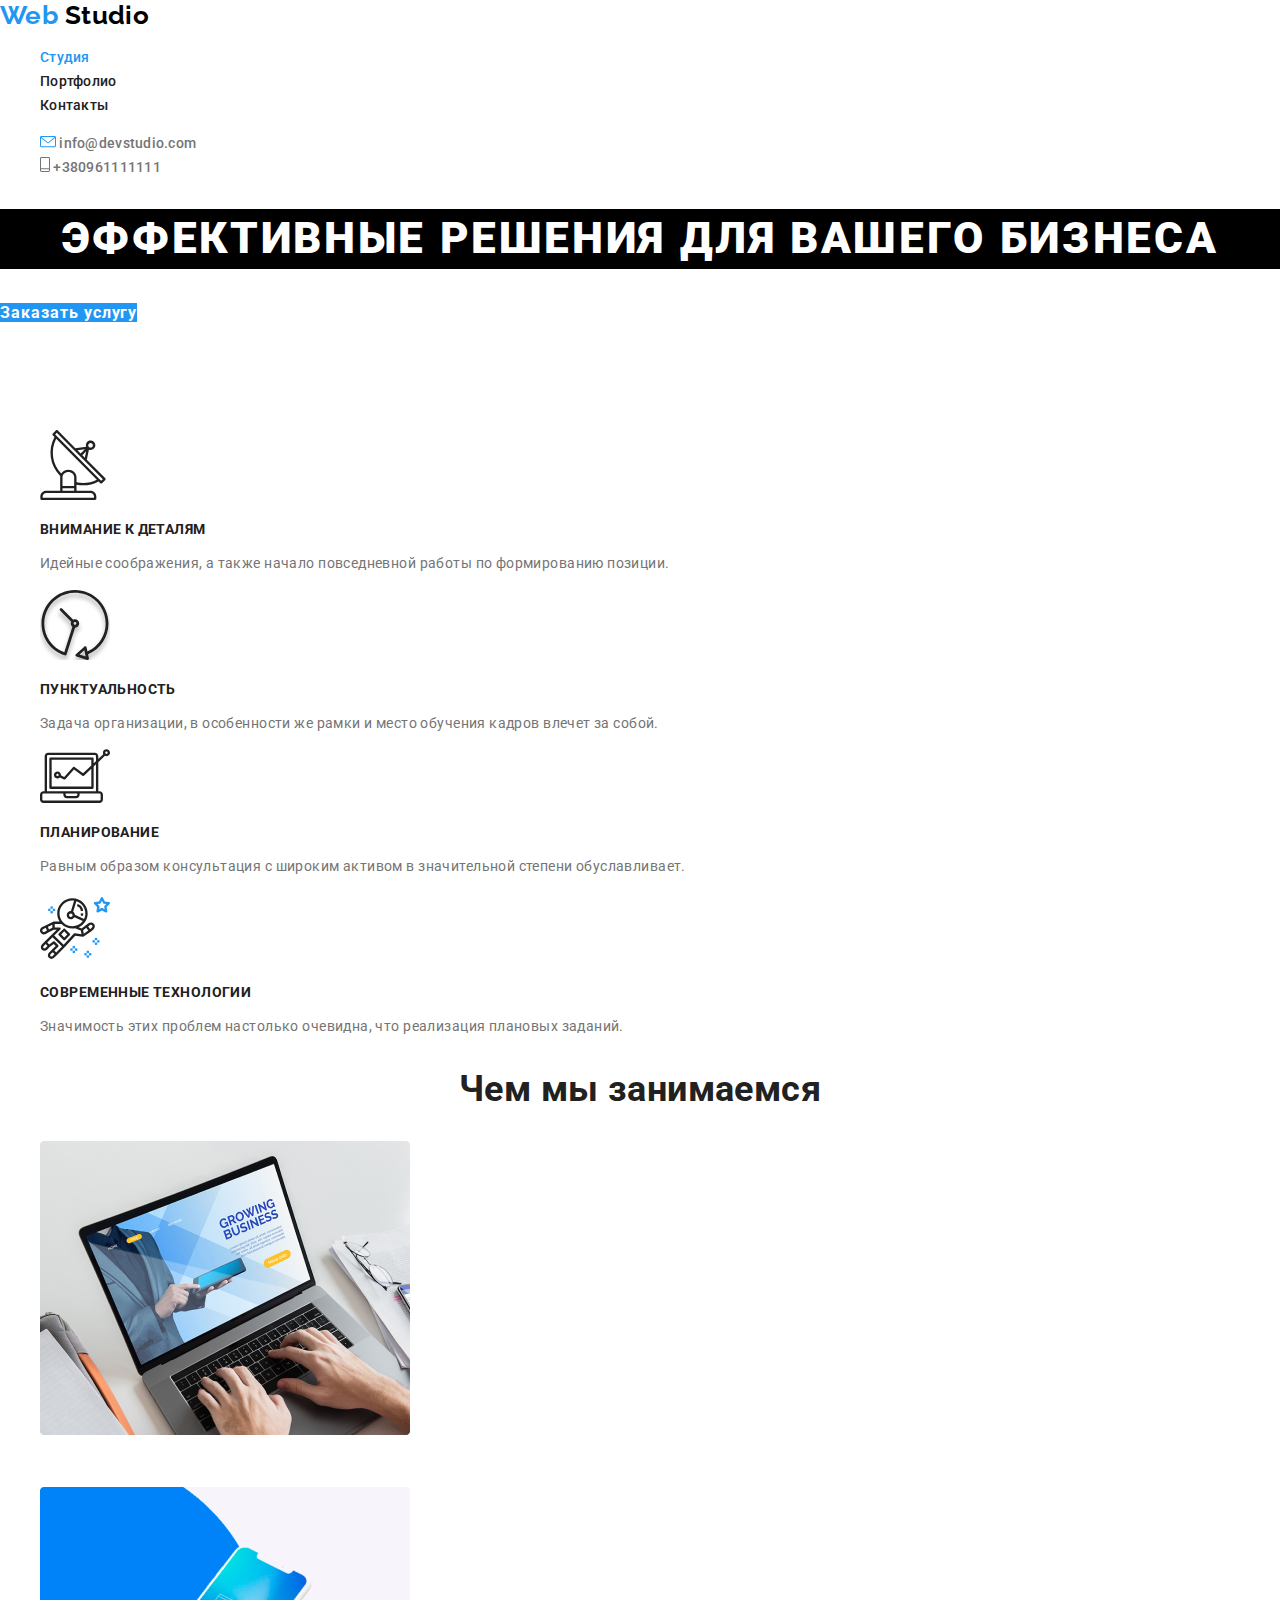
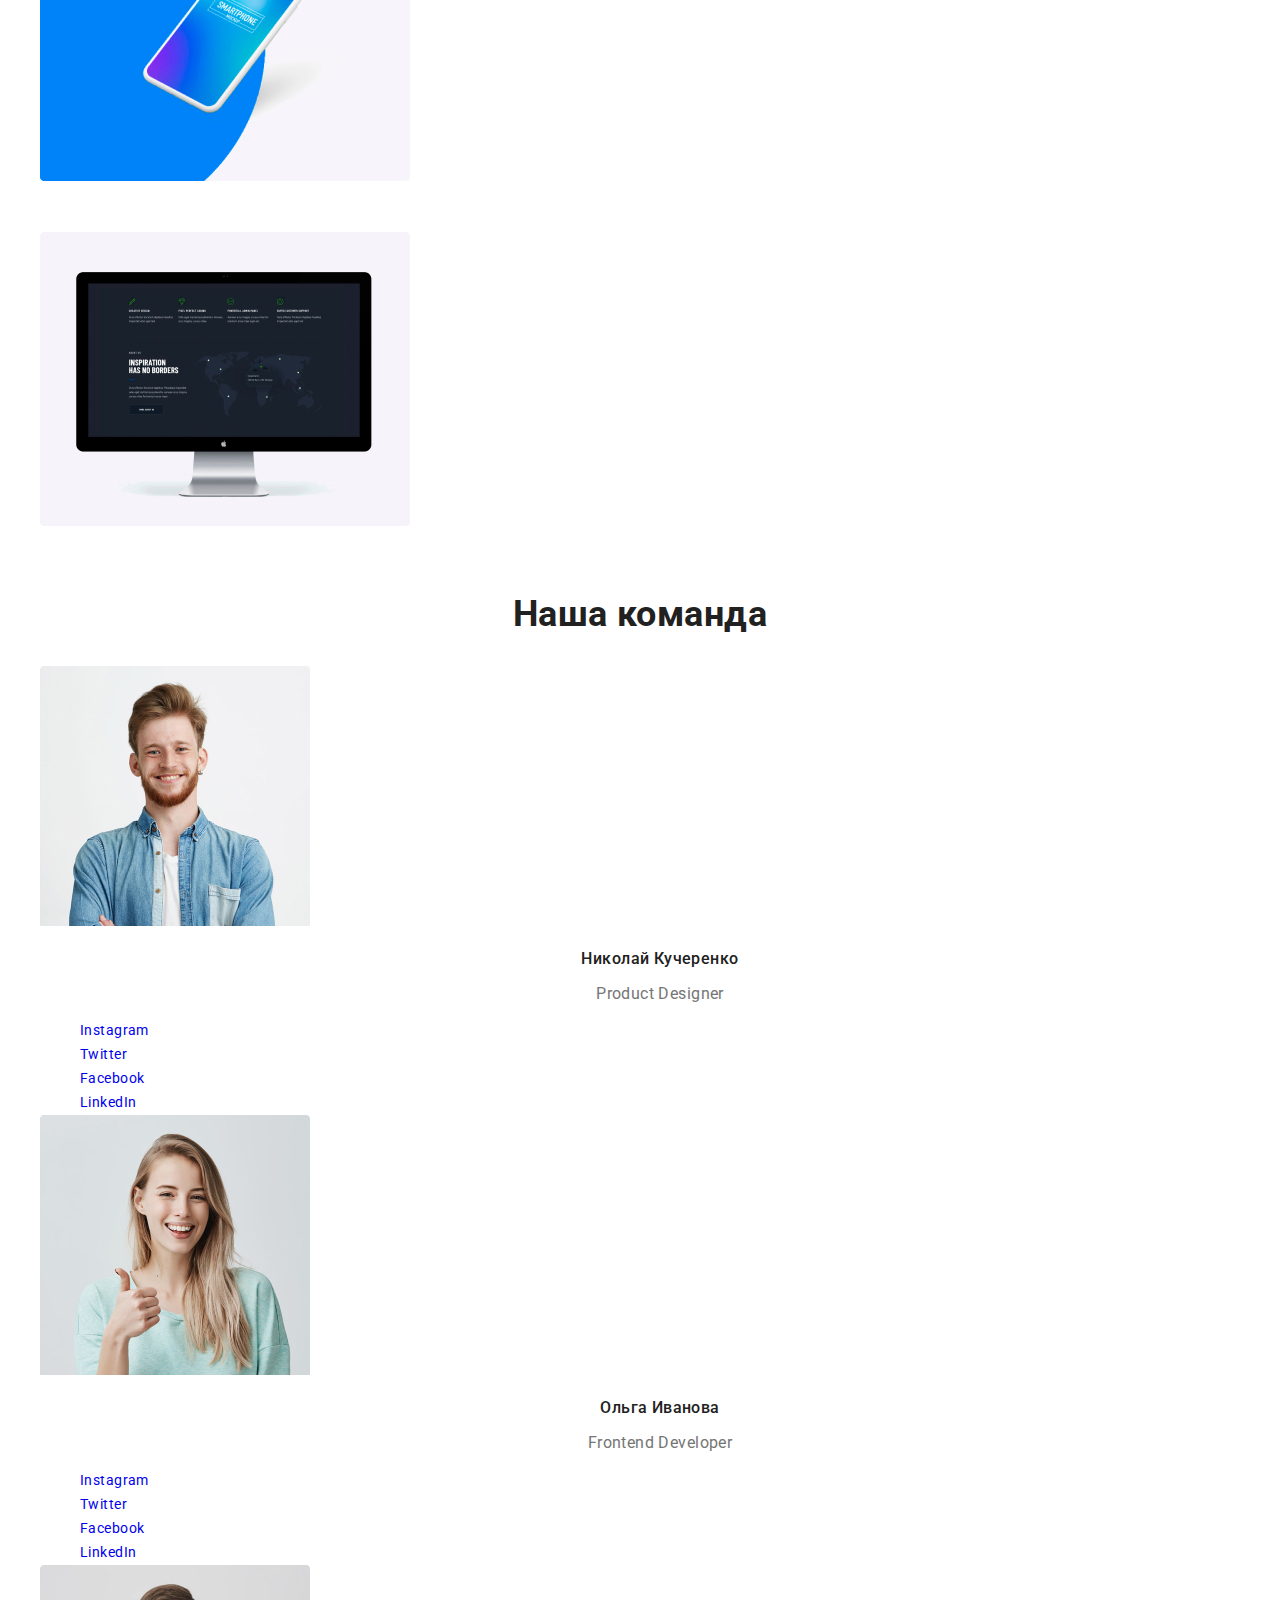
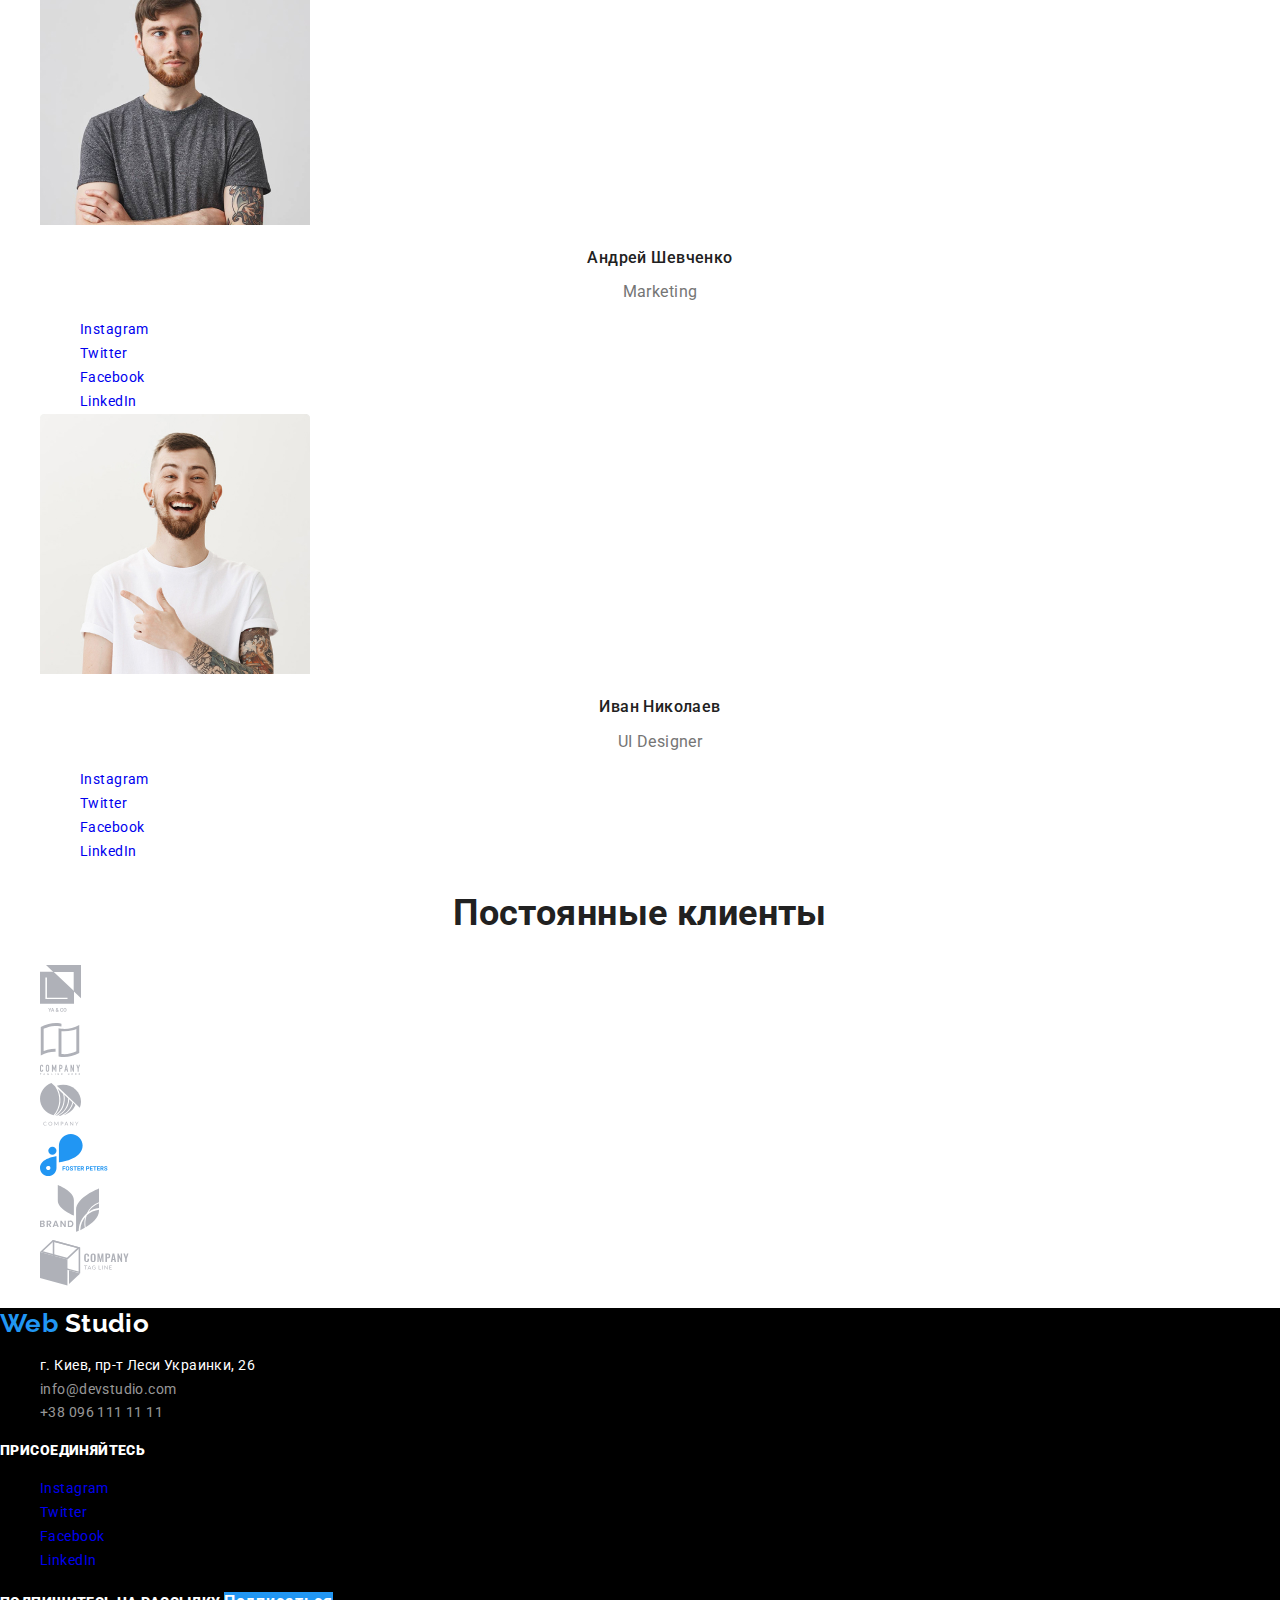
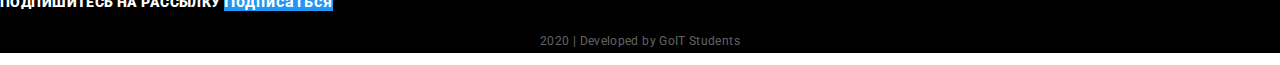
==== index.html @ b91b7762 "Клонирует файлы из репозитория с ДЗ № 2" ====
<!DOCTYPE html>
<html lang="ru">
  <head>
    <meta charset="UTF-8" />
    <meta name="viewport" content="width=device-width, initial-scale=1.0" />
    <title>Web Studio v.1</title>
    <link
      href="https://fonts.googleapis.com/css2?family=Raleway:wght@700&family=Roboto:wght@400;500;700&display=swap"
      rel="stylesheet"
    />
    <link rel="stylesheet" href="./css/normalize.css" />
    <link rel="stylesheet" href="./css/styles.css" />
  </head>
  <body>
    <!-- Шапка страницы с навигацией-->
    <header>
      <nav>
        <a class="logo" href="./index.html">
          Web
          <span class="in-header">Studio</span>
        </a>
        <ul class="site-navigation">
          <li>
            <a href="./index.html" class="link current" aria-current="page"
              >Студия</a
            >
          </li>
          <li>
            <a href="./portfolio.html" class="link">Портфолио</a>
          </li>
          <li>
            <a href="" class="link">Контакты</a>
          </li>
        </ul>
      </nav>
      <address>
        <ul class="site-contacts">
          <li>
            <a href="mailto:info@devstudio.com" class="link">
              <img src="./images/mail-icon.svg" alt="Отправить мейл" />
              info@devstudio.com
            </a>
          </li>
          <li>
            <a href="tel:+380961111111" class="link">
              <img src="./images/phone-icon.svg" alt="Позвонить" />
              +380961111111
            </a>
          </li>
        </ul>
      </address>
    </header>
    <!-- Уникальный контент страницы -->
    <main>
      <!--Баннер приветствия-->
      <section class="hero">
        <h1 class="hero-title">эффективные решения для вашего бизнеса</h1>
        <a class="button primary" href="">Заказать услугу</a>
      </section>
      <!--Наши функции-->
      <section class="section">
        <h2 class="section-title invisible">Наши функции</h2>
        <ul class="section-list">
          <li>
            <img src="./images/feature1.svg" alt="функция1" />
            <h3 class="section-subtitle">Внимание к деталям</h3>
            <p class="features">
              Идейные соображения, а также начало повседневной работы по
              формированию позиции.
            </p>
          </li>
          <li>
            <img src="./images/feature2.svg" alt="функция2" />
            <h3 class="section-subtitle">Пунктуальность</h3>
            <p class="features">
              Задача организации, в особенности же рамки и место обучения кадров
              влечет за собой.
            </p>
          </li>
          <li>
            <img src="./images/feature3.svg" alt="функция3" />
            <h3 class="section-subtitle">Планирование</h3>
            <p class="features">
              Равным образом консультация с широким активом в значительной
              степени обуславливает.
            </p>
          </li>
          <li>
            <img src="./images/feature4.svg" alt="функция4" />
            <h3 class="section-subtitle">Современные технологии</h3>
            <p class="features">
              Значимость этих проблем настолько очевидна, что реализация
              плановых заданий.
            </p>
          </li>
        </ul>
      </section>
      <!--Чем мы занимаемся-->
      <section class="section">
        <h2 class="section-title">Чем мы занимаемся</h2>
        <ul class="section-list">
          <li>
            <a class="link" href="">
              <img src="./images/box1.jpg" alt="коробка1" width="370" />
            </a>
            <h3 class="section-subtitle work">Десктопные приложения</h3>
          </li>
          <li>
            <a class="link" href="">
              <img src="./images/box2.jpg" alt="коробка2" width="370" />
            </a>
            <h3 class="section-subtitle work">Мобильные приложения</h3>
          </li>
          <li>
            <a class="link" href="">
              <img src="./images/box3.jpg" alt="коробка3" width="370" />
            </a>
            <h3 class="section-subtitle work">Дизайнерские решения</h3>
          </li>
        </ul>
      </section>
      <!--Наша команда-->
      <section class="section">
        <h2 class="section-title">Наша команда</h2>
        <ul class="section-list">
          <li>
            <img src="./images/mate1.jpg" alt="Николай Кучеренко" width="270" />
            <h3 class="section-subtitle team">Николай Кучеренко</h3>
            <p class="position">Product Designer</p>
            <ul class="mate">
              <li>
                <a class="social-links" href="https://www.instagram.com/">
                  Instagram
                </a>
              </li>
              <li>
                <a class="social-links" href="https://twitter.com/">Twitter </a>
              </li>
              <li>
                <a class="social-links" href="https://www.facebook.com/">
                  Facebook
                </a>
              </li>
              <li>
                <a class="social-links" href="https://www.linkedin.com/">
                  LinkedIn
                </a>
              </li>
            </ul>
          </li>
          <li>
            <img src="./images/mate2.jpg" alt="Ольга Иванова" width="270" />
            <h3 class="section-subtitle team">Ольга Иванова</h3>
            <p class="position">Frontend Developer</p>
            <ul class="mate">
              <li>
                <a class="social-links" href="https://www.instagram.com/">
                  Instagram
                </a>
              </li>
              <li>
                <a class="social-links" href="https://twitter.com/">Twitter </a>
              </li>
              <li>
                <a class="social-links" href="https://www.facebook.com/">
                  Facebook
                </a>
              </li>
              <li>
                <a class="social-links" href="https://www.linkedin.com/">
                  LinkedIn
                </a>
              </li>
            </ul>
          </li>
          <li>
            <img src="./images/mate3.jpg" alt="Андрей Шевченко" width="270" />
            <h3 class="section-subtitle team">Андрей Шевченко</h3>
            <p class="position">Marketing</p>
            <ul class="mate">
              <li>
                <a class="social-links" href="https://www.instagram.com/">
                  Instagram
                </a>
              </li>
              <li>
                <a class="social-links" href="https://twitter.com/">Twitter </a>
              </li>
              <li>
                <a class="social-links" href="https://www.facebook.com/">
                  Facebook
                </a>
              </li>
              <li>
                <a class="social-links" href="https://www.linkedin.com/">
                  LinkedIn
                </a>
              </li>
            </ul>
          </li>
          <li>
            <img src="./images/mate4.jpg" alt="Иван Николаев" width="270" />
            <h3 class="section-subtitle team">Иван Николаев</h3>
            <p class="position">UI Designer</p>
            <ul class="mate">
              <li>
                <a class="social-links" href="https://www.instagram.com/">
                  Instagram
                </a>
              </li>
              <li>
                <a class="social-links" href="https://twitter.com/">Twitter </a>
              </li>
              <li>
                <a class="social-links" href="https://www.facebook.com/">
                  Facebook
                </a>
              </li>
              <li>
                <a class="social-links" href="https://www.linkedin.com/">
                  LinkedIn
                </a>
              </li>
            </ul>
          </li>
        </ul>
      </section>
      <!--Постоянные клиенты-->
      <section class="section">
        <h2 class="section-title">Постоянные клиенты</h2>
        <ul class="section-list">
          <li>
            <a class="link" href="">
              <img src="./images/client1.svg" alt="клиент1" />
            </a>
          </li>
          <li>
            <a class="link" href="">
              <img src="./images/client2.svg" alt="клиент2" />
            </a>
          </li>
          <li>
            <a class="link" href="">
              <img src="./images/client3.svg" alt="клиент3" />
            </a>
          </li>
          <li>
            <a class="link" href="">
              <img src="./images/client4.svg" alt="клиент4" />
            </a>
          </li>
          <li>
            <a class="link" href="">
              <img src="./images/client5.svg" alt="клиент5" />
            </a>
          </li>
          <li>
            <a class="link" href="">
              <img src="./images/client6.svg" alt="клиент6" />
            </a>
          </li>
        </ul>
      </section>
    </main>
    <!-- Подвал страницы -->
    <footer>
      <a class="logo" href="./index.html">
        Web
        <span class="in-footer">Studio</span>
      </a>
      <address>
        <ul class="address-links">
          <li>
            <a class="address" href="https://goo.gl/maps/L6xQnXcVUkstuExL9"
              >г. Киев, пр-т Леси Украинки, 26
            </a>
          </li>
          <li>
            <a class="link" href="mailto:info@devstudio.com"
              >info@devstudio.com
            </a>
          </li>
          <li>
            <a class="link" href="tel:+380961111111">+38 096 111 11 11 </a>
          </li>
        </ul>
      </address>
      <span class="footer-text"><b>присоединяйтесь</b></span>
      <ul class="footer social-links">
        <li>
          <a class="social-links" href="https://www.instagram.com/">
            Instagram
          </a>
        </li>
        <li>
          <a class="social-links" href="https://twitter.com/">Twitter</a>
        </li>
        <li>
          <a class="social-links" href="https://www.facebook.com/">Facebook</a>
        </li>
        <li>
          <a class="social-links" href="https://www.linkedin.com/">LinkedIn</a>
        </li>
      </ul>
      <span class="footer-text"><b>Подпишитесь на рассылку</b></span>
      <a class="button primary" href="">Подписаться</a>
      <p class="developed-by">2020 | Developed by GoIT Students</p>
    </footer>
  </body>
</html>
---- css/styles.css ----
/* цвет фона кнопки, ссылок в фокусе - #2196F3
цвет фона страницы, текста героя, текста кнопки, подписи боксов в фокусе - #FFFFFF
цвет описания функций, должностей в команде, контактов в хедере - #757575
цвет текста заголовков, имен членов команды, ссылок навигации - #212121
цвет части логотипа - #000000 
цвет контактов в футере - rgba(255, 255, 255, 0.6); 
цвет фона неактивных кнопок в фильтре портфолио, фона секции команды - #F5F4FA; */
:root {
  --button-background-links-color: #2196f3;
  --body-background-button-font-color: #ffffff;
  --features-header-contacts-color: #757575;
  --headers-names-links-color: #212121;
  --footer-contacts-color: rgba(255, 255, 255, 0.6);
  --team-background-portfolio-filters-color: #f5f4fa;
}

/* свойства body */
body {
  font-family: Roboto, sans-serif;
  font-style: normal;
  font-weight: 400;
  font-size: 14px;
  line-height: 1.71;
  letter-spacing: 0.03em;
}

/* Свойства логотипа */
.logo {
  font-family: Raleway, sans-serif;
  font-style: normal;
  font-weight: 700;
  font-size: 26px;
  line-height: 1.19;
  color: #2196f3;
  text-decoration: none;
}

.logo .in-header {
  color: #000000;
}

.logo .in-footer {
  color: #ffffff;
}
/* Навигация сайта*/

.site-navigation {
  list-style-type: none;
}
.site-navigation .link {
  font-weight: 500;
  line-height: 1.14;
  letter-spacing: 0.02em;
  text-decoration: none;
  color: var(--headers-names-links-color);
}

.site-navigation .link:hover,
.site-navigation .link:focus {
  color: var(--button-background-links-color);
}

.site-navigation .current {
  color: var(--button-background-links-color);
}

/*Контакты в хедере*/

.site-contacts {
  list-style-type: none;
}

.site-contacts .link {
  font-style: normal;
  font-weight: 500;
  line-height: 1.14;
  letter-spacing: 0.02em;
  text-decoration: none;
  color: var(--features-header-contacts-color);
}

.site-contacts .link:hover,
.site-contacts .link:focus {
  color: var(--button-background-links-color);
}
/*Подвал страницы*/

.address-links {
  font-style: normal;
  line-height: 1.71;
  list-style-type: none;
  text-decoration: none;
}

.address {
  text-decoration: none;
  color: var(--body-background-button-font-color);
}

.address-links .link {
  text-decoration: none;
  color: var(--footer-contacts-color);
}

.footer-text {
  font-weight: 700;
  line-height: 16px;
  text-transform: uppercase;
  color: var(--body-background-button-font-color);
}

.footer.social-links {
  list-style: none;
  text-decoration: none;
}
.footer .social-links:hover,
.footer .social-links:focus {
  color: var(--button-background-links-color);
}

.developed-by {
  font-size: 12px;
  line-height: 2;
  text-align: center;
  letter-spacing: 0.03em;
  color: rgba(255, 255, 255, 0.4);
}

/*Кнопка*/

.button {
  font-weight: 700;
  font-size: 16px;
  line-height: 1.87;
  align-items: center;
  text-align: center;
  letter-spacing: 0.06em;
  text-decoration: none;
}

.button.primary {
  color: var(--body-background-button-font-color);
  background-color: var(--button-background-links-color);
}

/*Герой*/

.hero-title {
  font-weight: 900;
  font-size: 44px;
  line-height: 1.36;
  text-align: center;
  letter-spacing: 0.06em;
  text-transform: uppercase;
  /* DELETE THIS AFTER MODIFICATION */
  background-color: #000000;
  /* DELETE THIS AFTER MODIFICATION */
  color: var(--body-background-button-font-color);
}

/*Особенности*/

.section-title {
  font-weight: 700;
  font-size: 36px;
  line-height: 1.16;
  text-align: center;
  color: var(--headers-names-links-color);
}

.section-title.invisible {
  visibility: hidden;
}

.section-subtitle {
  font-weight: 700;
  font-size: 14px;
  line-height: 1.14;
  text-transform: uppercase;
  color: var(--headers-names-links-color);
}

.section .features {
  color: var(--features-header-contacts-color);
}

.section-subtitle.work {
  color: var(--body-background-button-font-color);
}

.section-subtitle.team {
  font-weight: 500;
  font-size: 16px;
  line-height: 1.18;
  text-align: center;
  text-transform: none;
  color: var(--headers-names-links-color);
}

.section-list {
  list-style: none;
}

.section-list.link {
  text-decoration: none;
}

.section-list.link:hover,
.section-list.link:focus {
  color: var(--button-background-links-color);
}

/*Наша команда*/

.team-list {
  list-style: none;
}

.mate {
  list-style: none;
}

.social-links {
  text-decoration: none;
}

.mate .social-links:hover,
.mate .social-links:focus {
  color: var(--button-background-links-color);
}

.position {
  font-size: 16px;
  line-height: 1.18;
  text-align: center;
  color: var(--features-header-contacts-color);
}

/* DELETE THIS AFTER MODIFICATION */
footer {
  background-color: #000000;
}
/* DELETE THIS AFTER MODIFICATION */

/*Фильтр*/

.filter {
  list-style: none;
}

.filter-button {
  font-family: inherit;
  font-style: normal;
  font-weight: 500;
  font-size: 16px;
  line-height: 1.62;
  text-align: center;
  letter-spacing: 0.03em;
  border-color: transparent;
  border-radius: 4px;
  color: var(--headers-names-links-color);
  background-color: var(--team-background-portfolio-filters-color);
}

.filter-button:hover,
.filter-button:focus {
  color: var(--body-background-button-font-color);
  background-color: var(--button-background-links-color);
}

/*Портфолио*/

.main-title {
  visibility: hidden;
}

.main-list {
  list-style: none;
}

.portfolio-link {
  text-decoration: none;
}

.main-list .subtitle {
  font-weight: 700;
  font-size: 18px;
  line-height: 2;
  letter-spacing: 0.06em;
  color: var(--headers-names-links-color);
}

.main-list .type {
  font-size: 16px;
  line-height: 1.87;
  color: var(--features-header-contacts-color);
}

.main-list .description {
  font-size: 18px;
  line-height: 1.56;
  color: var(--body-background-button-font-color);

  /*DELETE THIS AFTER MODIFICATION*/
  background-color: var(--button-background-links-color);
  /*DELETE THIS AFTER MODIFICATION*/
}
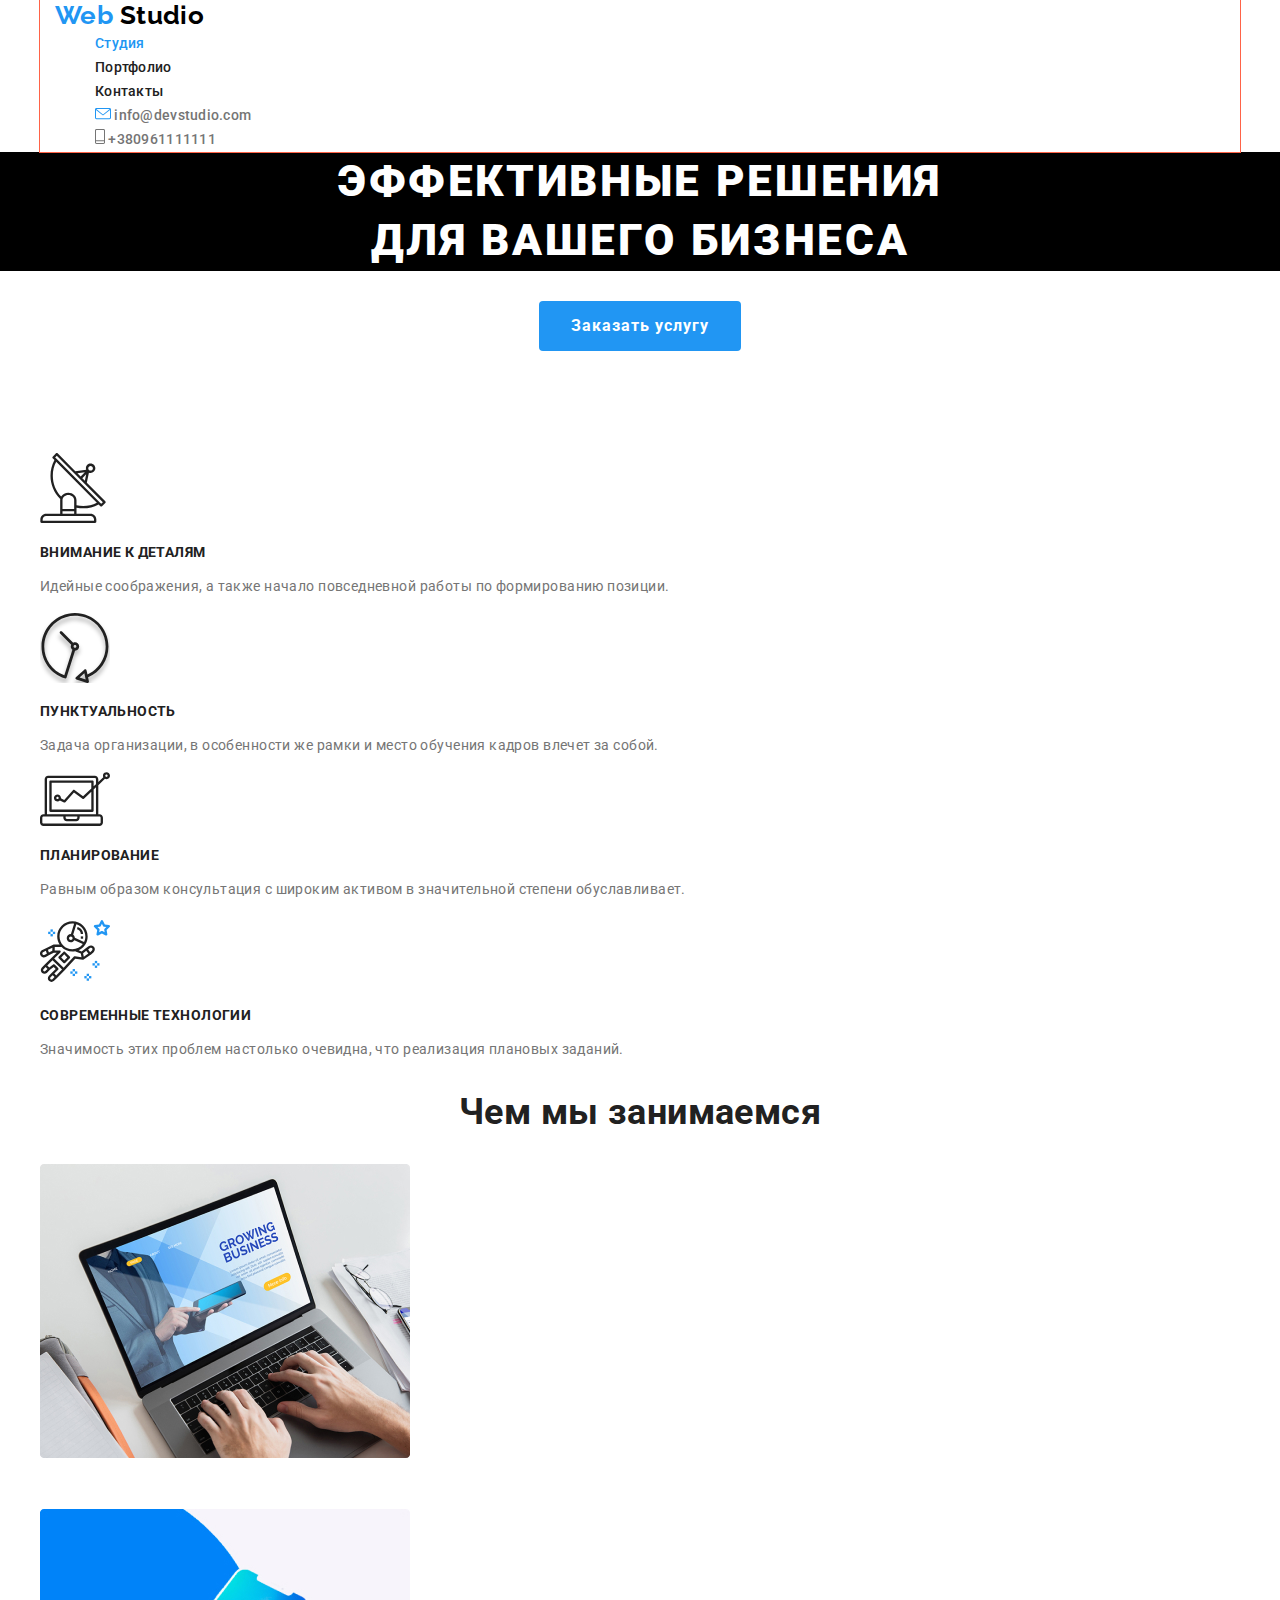
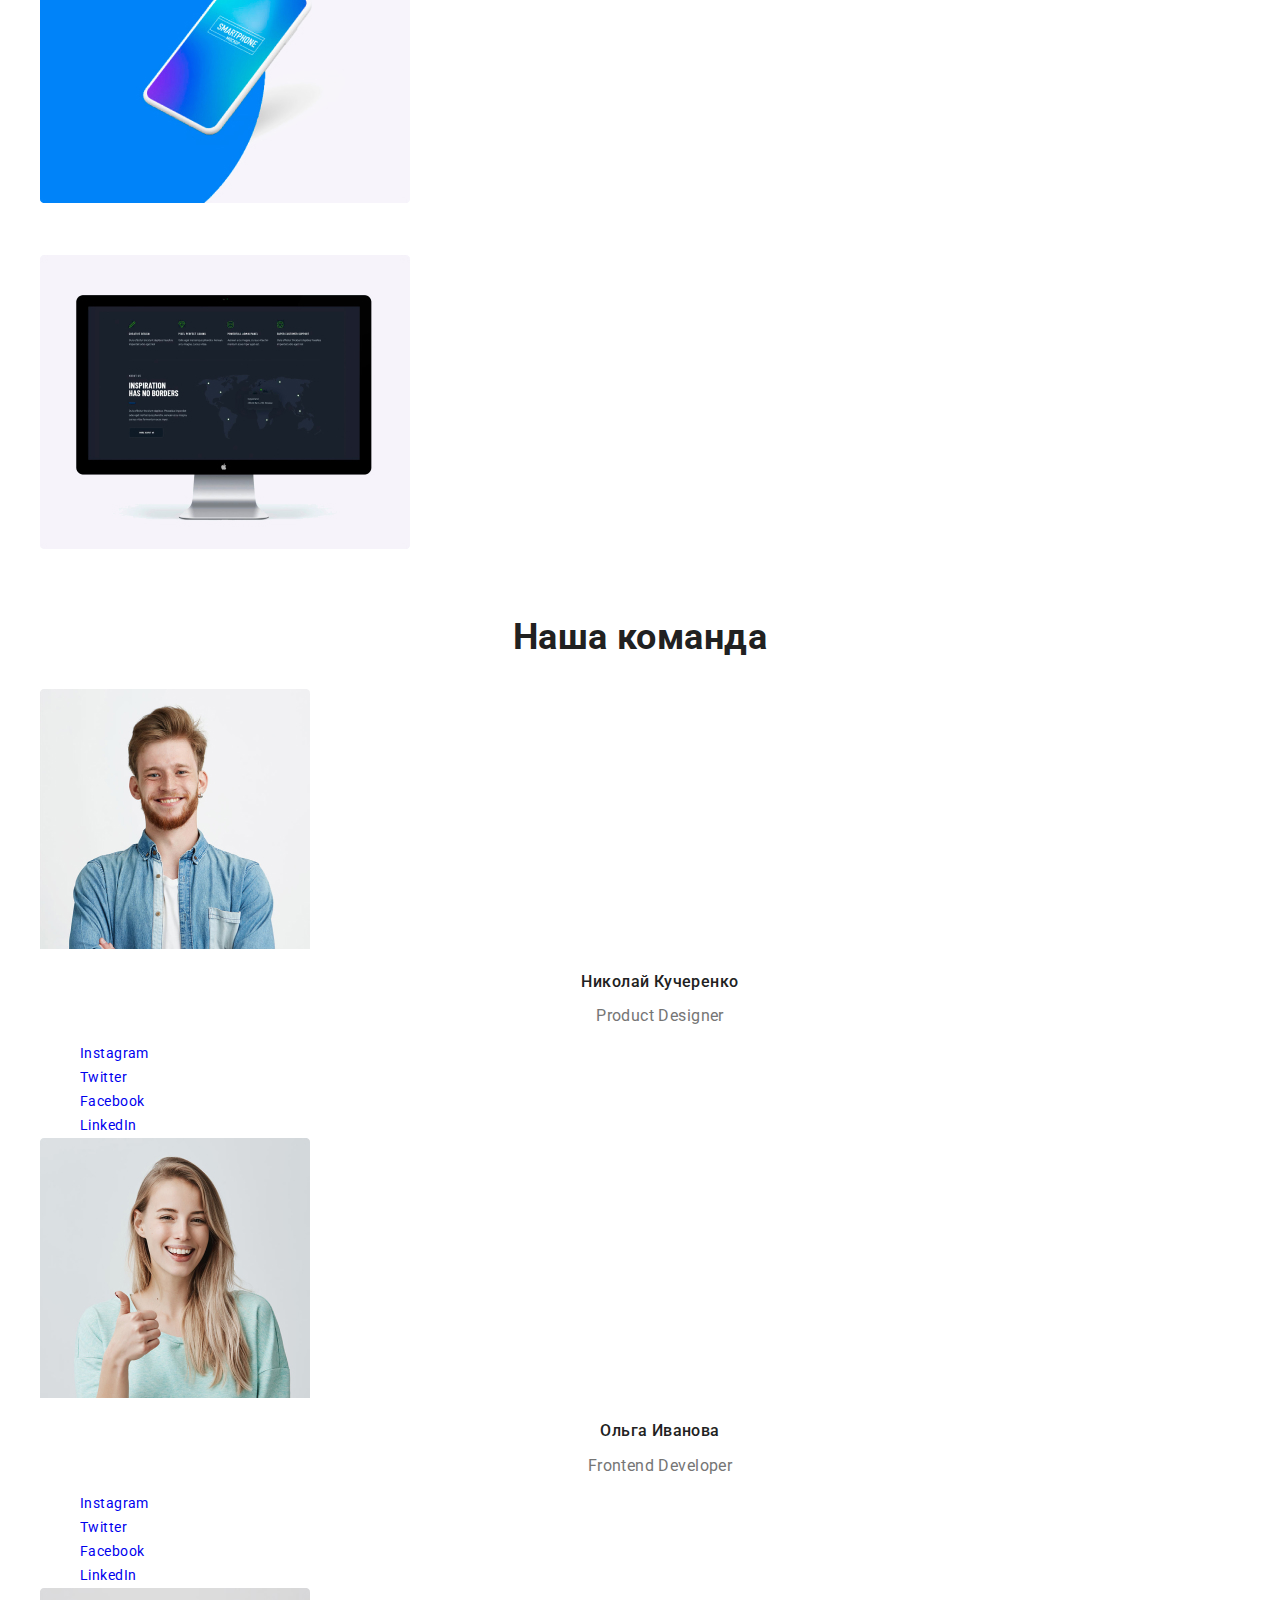
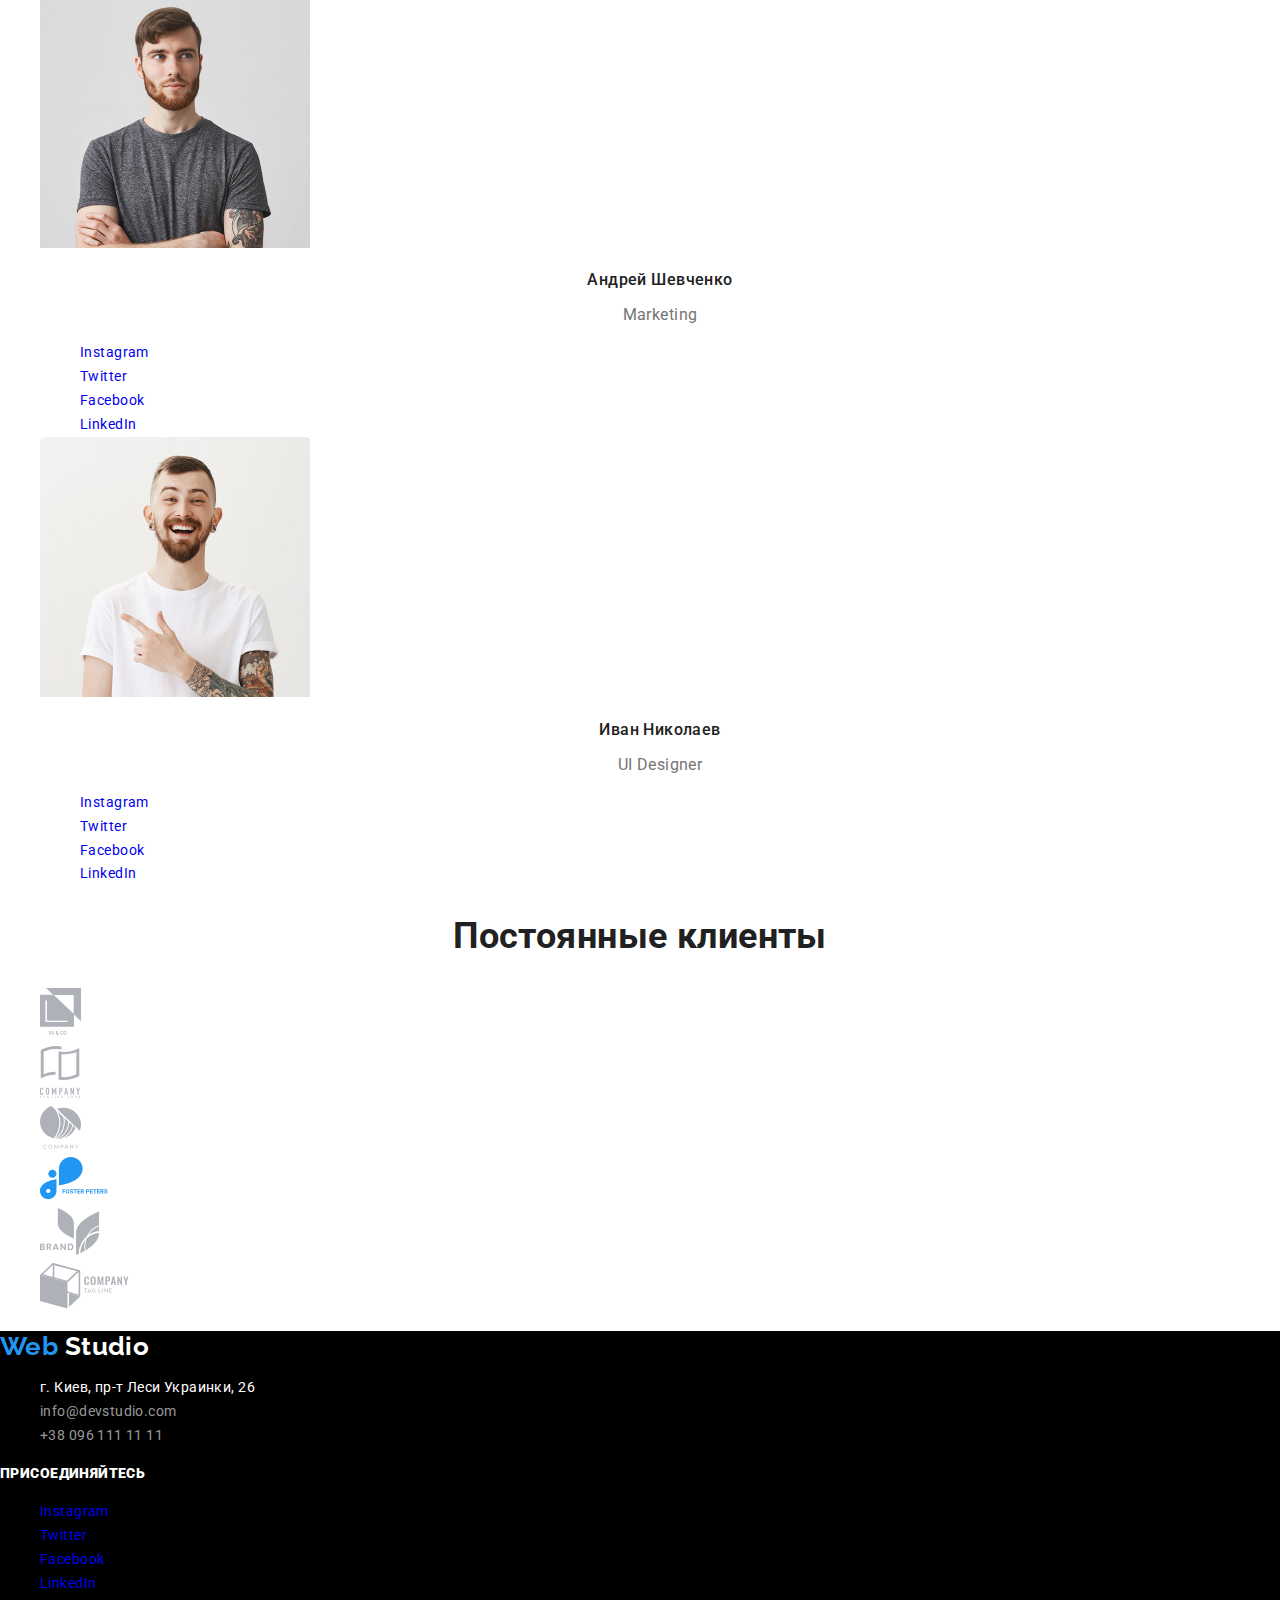
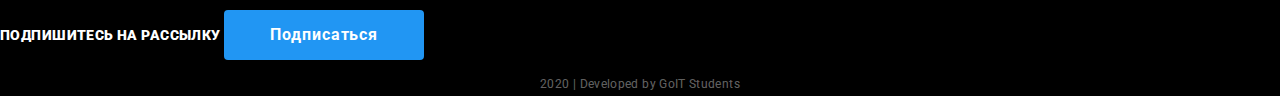
==== commit 560ebfab: "Задает параметры контейнерам для стилизации" ====
--- a/index.html
+++ b/index.html
@@ -8,54 +8,63 @@
       href="https://fonts.googleapis.com/css2?family=Raleway:wght@700&family=Roboto:wght@400;500;700&display=swap"
       rel="stylesheet"
     />
-    <link rel="stylesheet" href="./css/normalize.css" />
+    <link
+      rel="stylesheet"
+      href="https://cdnjs.cloudflare.com/ajax/libs/modern-normalize/0.6.0/modern-normalize.css"
+    />
     <link rel="stylesheet" href="./css/styles.css" />
   </head>
   <body>
     <!-- Шапка страницы с навигацией-->
-    <header>
-      <nav>
-        <a class="logo" href="./index.html">
-          Web
-          <span class="in-header">Studio</span>
-        </a>
-        <ul class="site-navigation">
-          <li>
-            <a href="./index.html" class="link current" aria-current="page"
-              >Студия</a
-            >
-          </li>
-          <li>
-            <a href="./portfolio.html" class="link">Портфолио</a>
-          </li>
-          <li>
-            <a href="" class="link">Контакты</a>
-          </li>
-        </ul>
-      </nav>
-      <address>
-        <ul class="site-contacts">
-          <li>
-            <a href="mailto:info@devstudio.com" class="link">
-              <img src="./images/mail-icon.svg" alt="Отправить мейл" />
-              info@devstudio.com
-            </a>
-          </li>
-          <li>
-            <a href="tel:+380961111111" class="link">
-              <img src="./images/phone-icon.svg" alt="Позвонить" />
-              +380961111111
-            </a>
-          </li>
-        </ul>
-      </address>
+    <header class="page-header">
+      <div class="container">
+        <nav>
+          <a class="logo" href="./index.html">
+            Web
+            <span class="in-header">Studio</span>
+          </a>
+          <ul class="site-navigation">
+            <li>
+              <a href="./index.html" class="link current" aria-current="page"
+                >Студия</a
+              >
+            </li>
+            <li>
+              <a href="./portfolio.html" class="link">Портфолио</a>
+            </li>
+            <li>
+              <a href="" class="link">Контакты</a>
+            </li>
+          </ul>
+        </nav>
+        <address>
+          <ul class="site-contacts">
+            <li>
+              <a href="mailto:info@devstudio.com" class="link">
+                <img src="./images/mail-icon.svg" alt="Отправить мейл" />
+                info@devstudio.com
+              </a>
+            </li>
+            <li>
+              <a href="tel:+380961111111" class="link">
+                <img src="./images/phone-icon.svg" alt="Позвонить" />
+                +380961111111
+              </a>
+            </li>
+          </ul>
+        </address>
+      </div>
     </header>
     <!-- Уникальный контент страницы -->
     <main>
       <!--Баннер приветствия-->
       <section class="hero">
-        <h1 class="hero-title">эффективные решения для вашего бизнеса</h1>
-        <a class="button primary" href="">Заказать услугу</a>
+          <h1 class="hero-title">
+            эффективные решения<br />
+            для вашего бизнеса
+          </h1>
+          <a class="button primary" href="">Заказать услугу</a>
+        </div>
       </section>
       <!--Наши функции-->
       <section class="section">
--- a/css/styles.css
+++ b/css/styles.css
@@ -33,6 +33,7 @@
   line-height: 1.19;
   color: #2196f3;
   text-decoration: none;
+  display: inline-block;
 }
 
 .logo .in-header {
@@ -46,6 +47,8 @@
 
 .site-navigation {
   list-style-type: none;
+  margin-top: 0;
+  margin-bottom: 0;
 }
 .site-navigation .link {
   font-weight: 500;
@@ -68,6 +71,8 @@
 
 .site-contacts {
   list-style-type: none;
+  margin-top: 0;
+  margin-bottom: 0;
 }
 
 .site-contacts .link {
@@ -136,6 +141,10 @@
   text-align: center;
   letter-spacing: 0.06em;
   text-decoration: none;
+  display: inline-block;
+  min-width: 200px;
+  padding: 10px 32px;
+  border-radius: 4px;
 }
 
 .button.primary {
@@ -144,14 +153,19 @@
 }
 
 /*Герой*/
+
+.hero {
+  text-align: center;
+}
 
 .hero-title {
   font-weight: 900;
   font-size: 44px;
   line-height: 1.36;
-  text-align: center;
   letter-spacing: 0.06em;
   text-transform: uppercase;
+  margin-top: 0;
+  margin-bottom: 30px;
   /* DELETE THIS AFTER MODIFICATION */
   background-color: #000000;
   /* DELETE THIS AFTER MODIFICATION */
@@ -271,7 +285,7 @@
 /*Портфолио*/
 
 .main-title {
-  visibility: hidden;
+  display: none;
 }
 
 .main-list {
@@ -305,3 +319,13 @@
   background-color: var(--button-background-links-color);
   /*DELETE THIS AFTER MODIFICATION*/
 }
+
+/*  Container */
+
+.container {
+  margin: 0 auto;
+  width: 1200px;
+  padding-left: 15px;
+  padding-right: 15px;
+  outline: 1px solid tomato;
+}
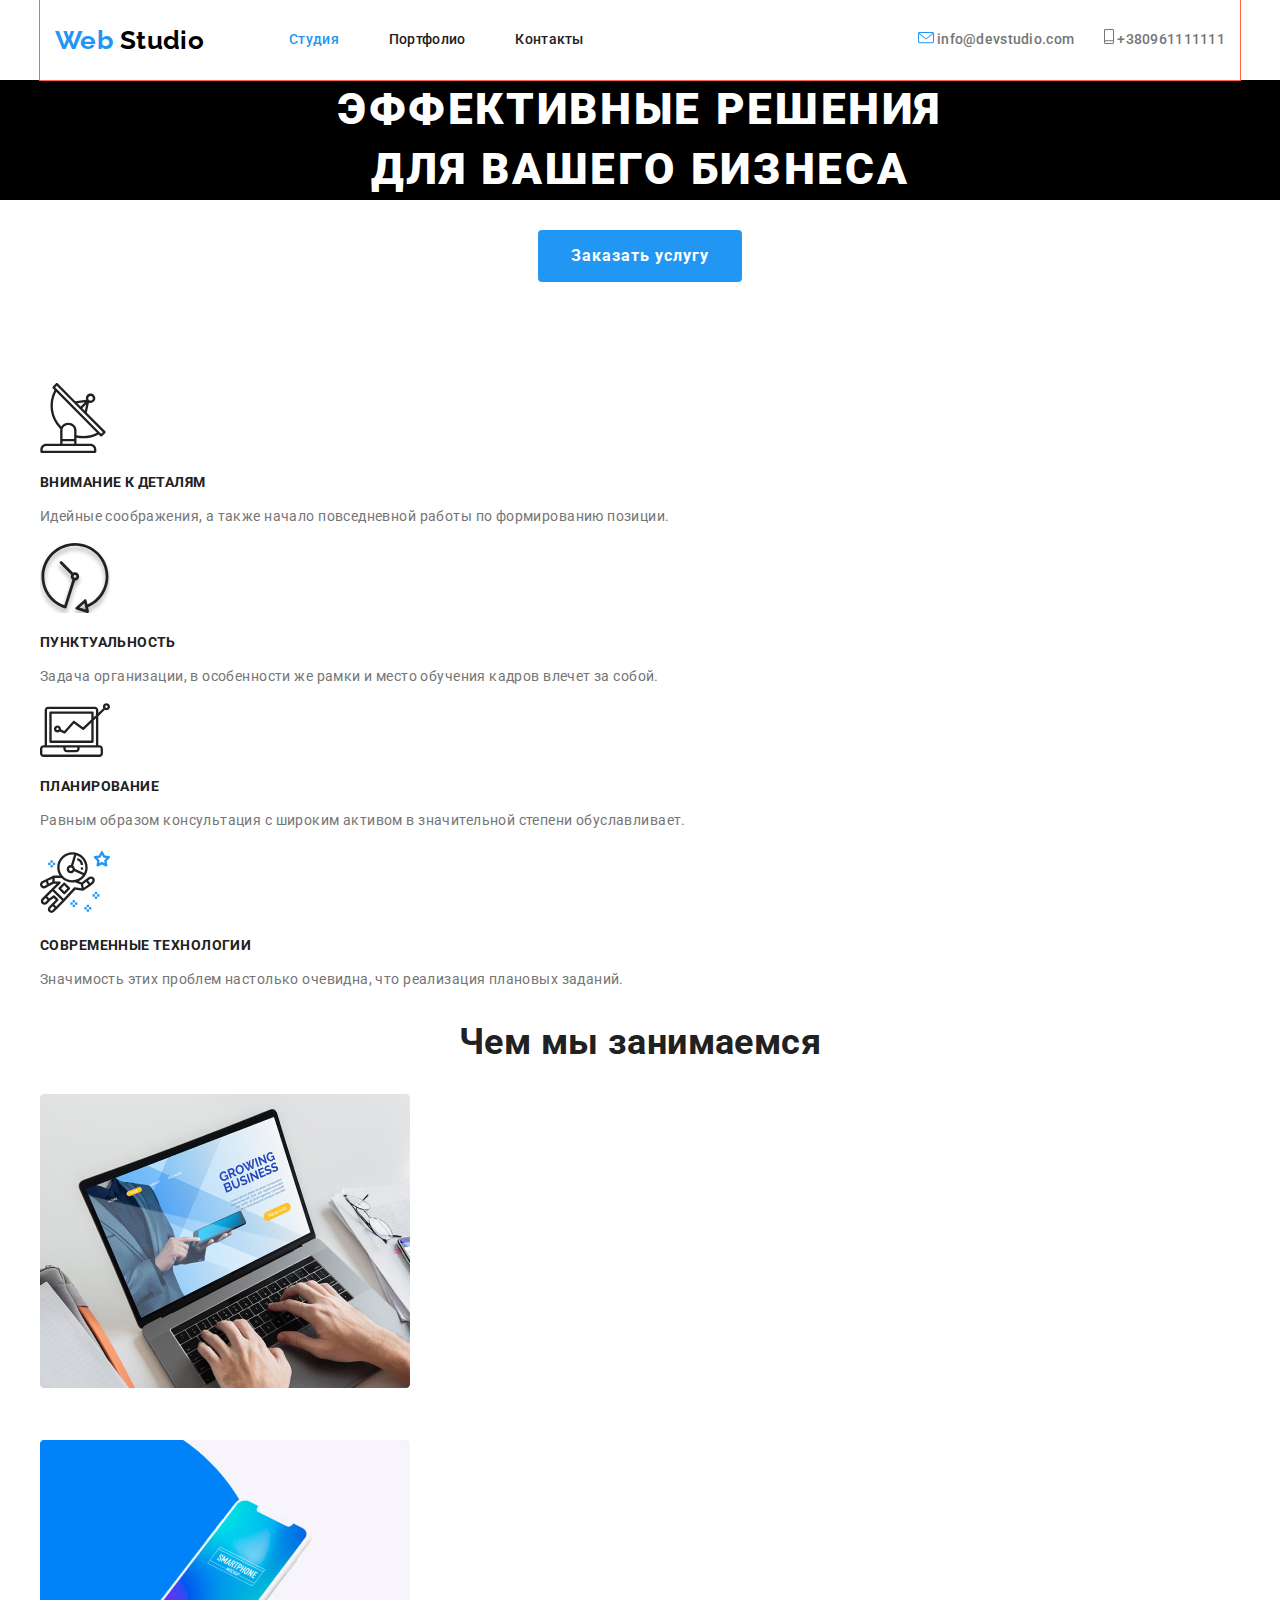
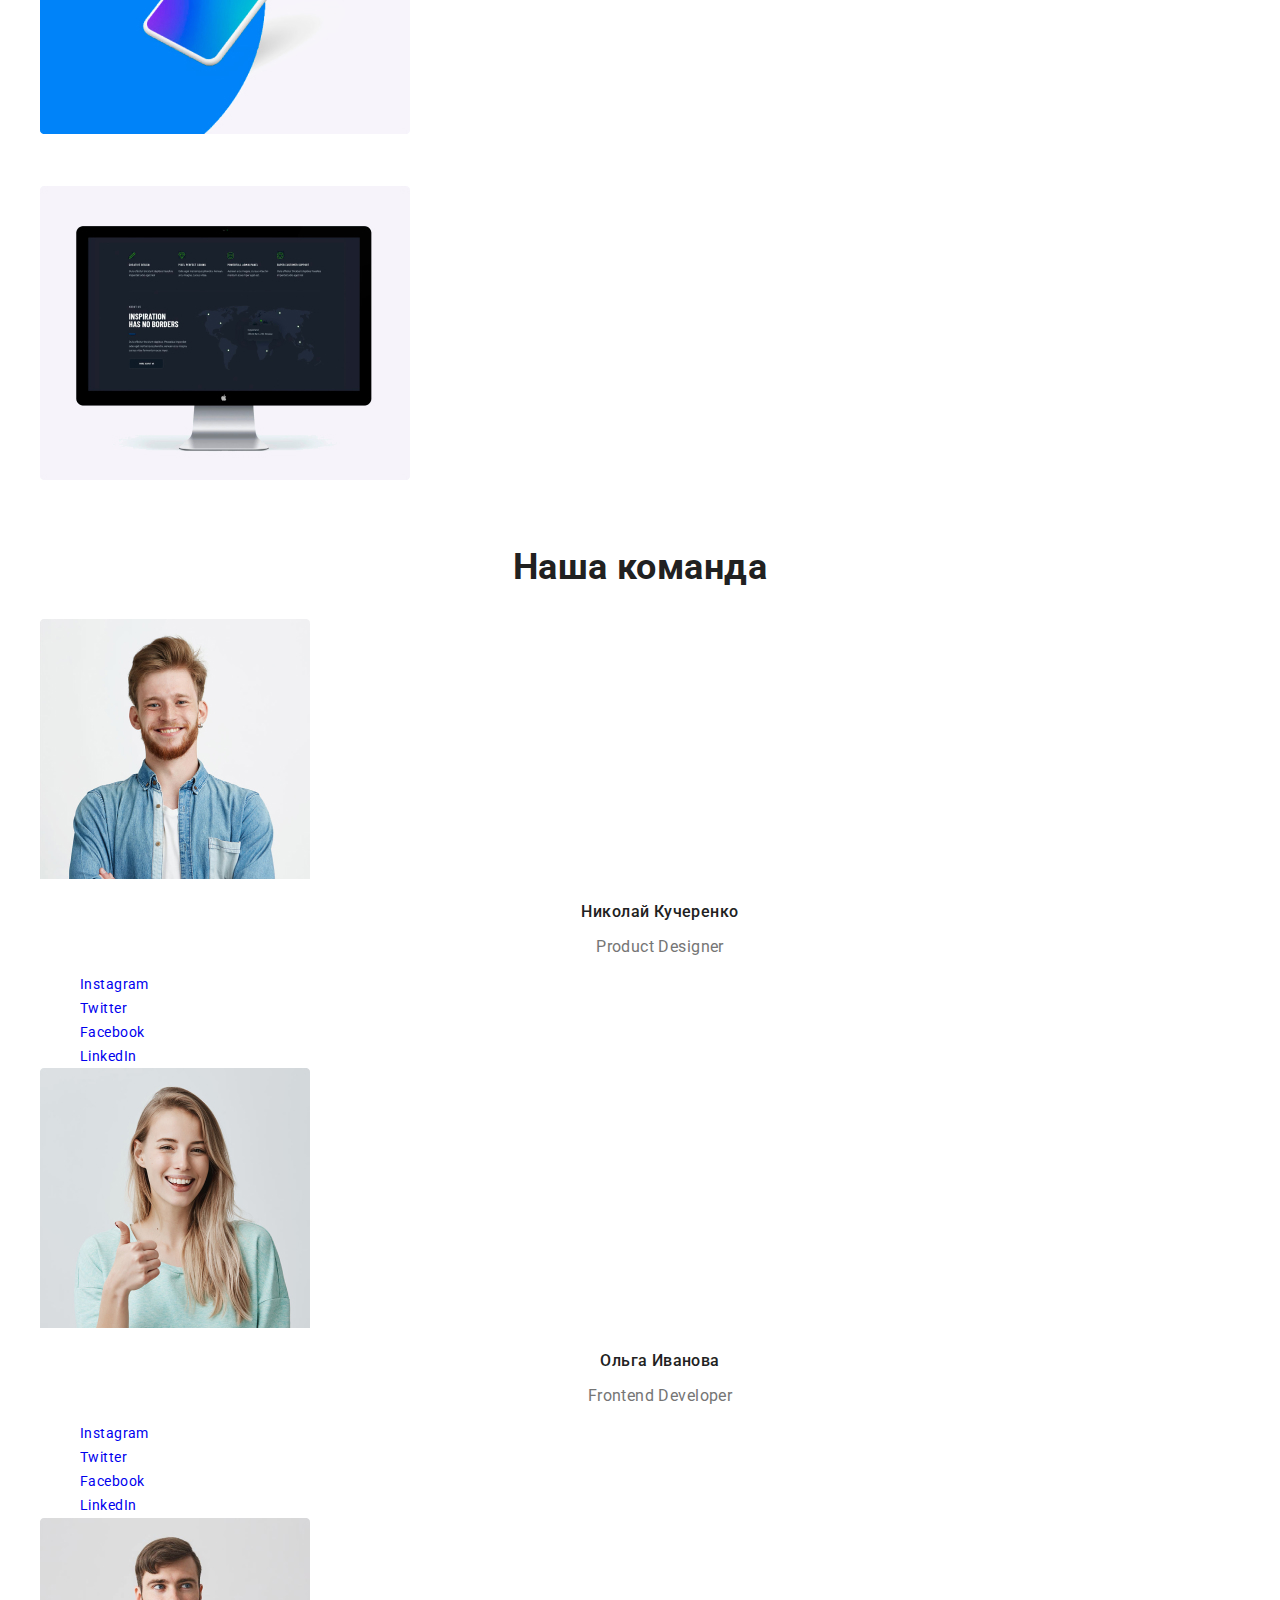
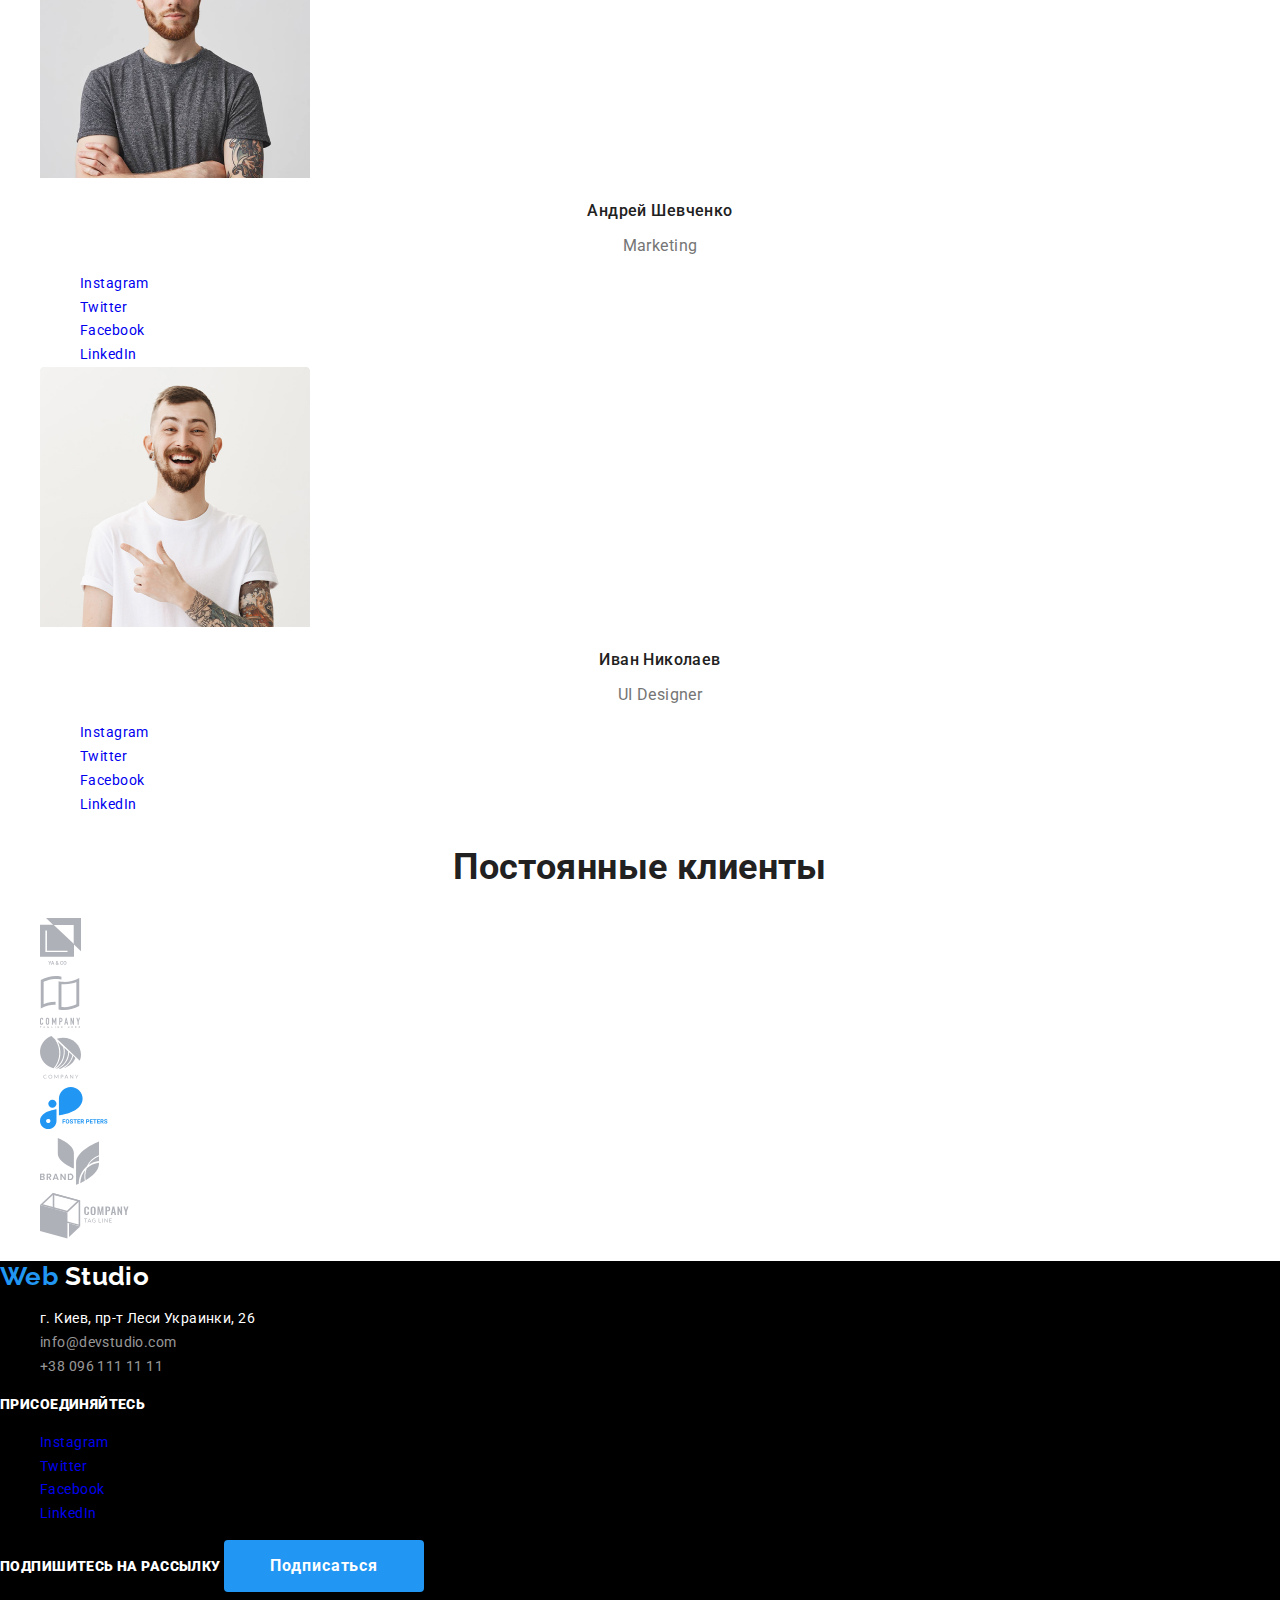
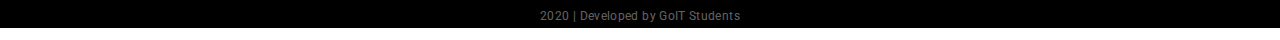
==== commit ccde6875: "Добавляет оформление хедера" ====
--- a/index.html
+++ b/index.html
@@ -18,34 +18,34 @@
     <!-- Шапка страницы с навигацией-->
     <header class="page-header">
       <div class="container">
-        <nav>
+        <nav class="header-nav">
           <a class="logo" href="./index.html">
             Web
             <span class="in-header">Studio</span>
           </a>
           <ul class="site-navigation">
-            <li>
+            <li class="item">
               <a href="./index.html" class="link current" aria-current="page"
                 >Студия</a
               >
             </li>
-            <li>
+            <li class="item">
               <a href="./portfolio.html" class="link">Портфолио</a>
             </li>
-            <li>
+            <li class="item">
               <a href="" class="link">Контакты</a>
             </li>
           </ul>
         </nav>
-        <address>
+        <address class="header-address">
           <ul class="site-contacts">
-            <li>
+            <li class="item">
               <a href="mailto:info@devstudio.com" class="link">
                 <img src="./images/mail-icon.svg" alt="Отправить мейл" />
                 info@devstudio.com
               </a>
             </li>
-            <li>
+            <li class="item">
               <a href="tel:+380961111111" class="link">
                 <img src="./images/phone-icon.svg" alt="Позвонить" />
                 +380961111111
--- a/css/styles.css
+++ b/css/styles.css
@@ -33,7 +33,7 @@
   line-height: 1.19;
   color: #2196f3;
   text-decoration: none;
-  display: inline-block;
+  margin-right: 85px;
 }
 
 .logo .in-header {
@@ -49,8 +49,19 @@
   list-style-type: none;
   margin-top: 0;
   margin-bottom: 0;
-}
+  padding-left: 0;
+  display: flex;
+}
+
+.site-navigation .item:not(:first-child) {
+  margin-left: 50px;
+}
+
 .site-navigation .link {
+  padding-top: 32px;
+  padding-bottom: 32px;
+  display: block;
+
   font-weight: 500;
   line-height: 1.14;
   letter-spacing: 0.02em;
@@ -68,11 +79,21 @@
 }
 
 /*Контакты в хедере*/
+
+.header-address {
+  margin-left: auto;
+}
 
 .site-contacts {
   list-style-type: none;
   margin-top: 0;
   margin-bottom: 0;
+  padding-left: 0;
+  display: flex;
+}
+
+.site-contacts > .item:not(:first-child) {
+  margin-left: 30px;
 }
 
 .site-contacts .link {
@@ -133,7 +154,7 @@
 
 /*Кнопка*/
 
-.button {
+.button.primary {
   font-weight: 700;
   font-size: 16px;
   line-height: 1.87;
@@ -141,13 +162,12 @@
   text-align: center;
   letter-spacing: 0.06em;
   text-decoration: none;
+  box-sizing: border-box;
   display: inline-block;
   min-width: 200px;
   padding: 10px 32px;
+  border: 1px solid transparent;
   border-radius: 4px;
-}
-
-.button.primary {
   color: var(--body-background-button-font-color);
   background-color: var(--button-background-links-color);
 }
@@ -322,10 +342,17 @@
 
 /*  Container */
 
+.header-nav {
+  display: flex;
+  align-items: center;
+}
+
 .container {
   margin: 0 auto;
   width: 1200px;
   padding-left: 15px;
   padding-right: 15px;
   outline: 1px solid tomato;
-}
+  display: flex;
+  align-items: center;
+}
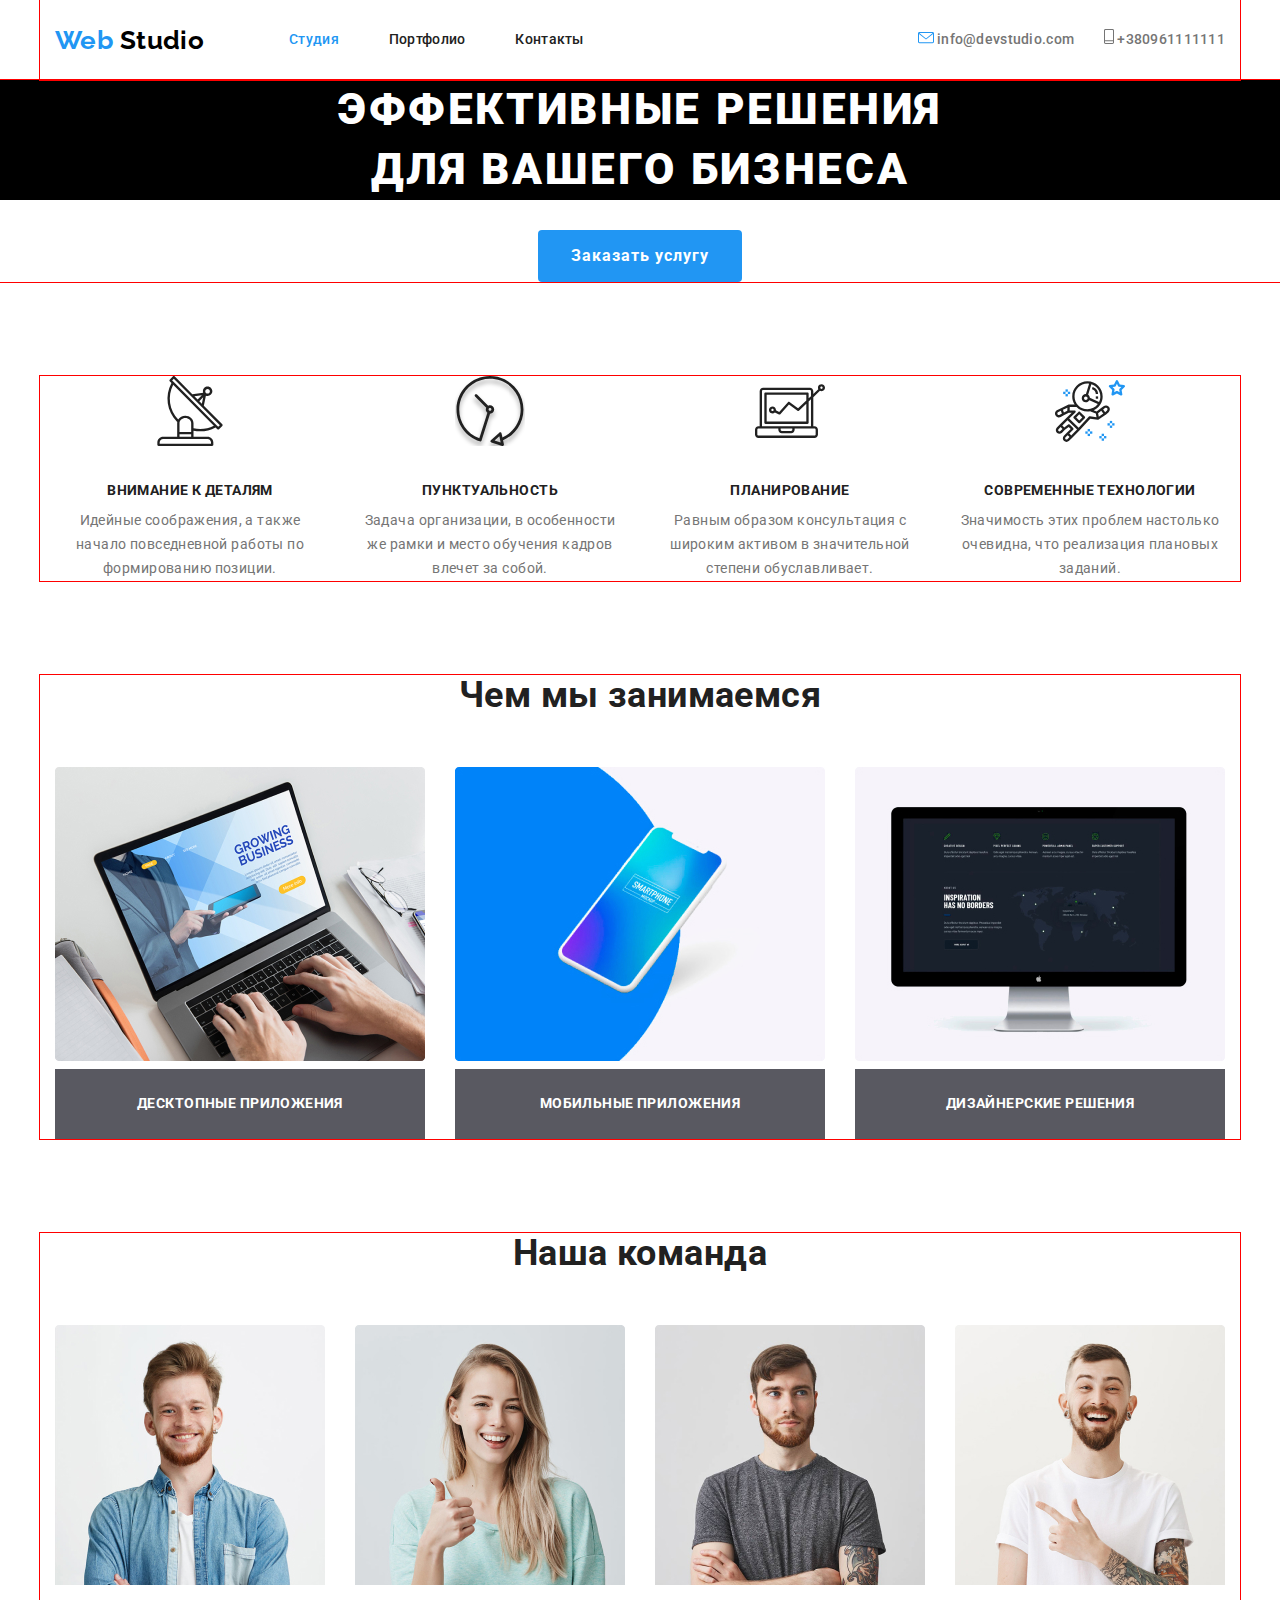
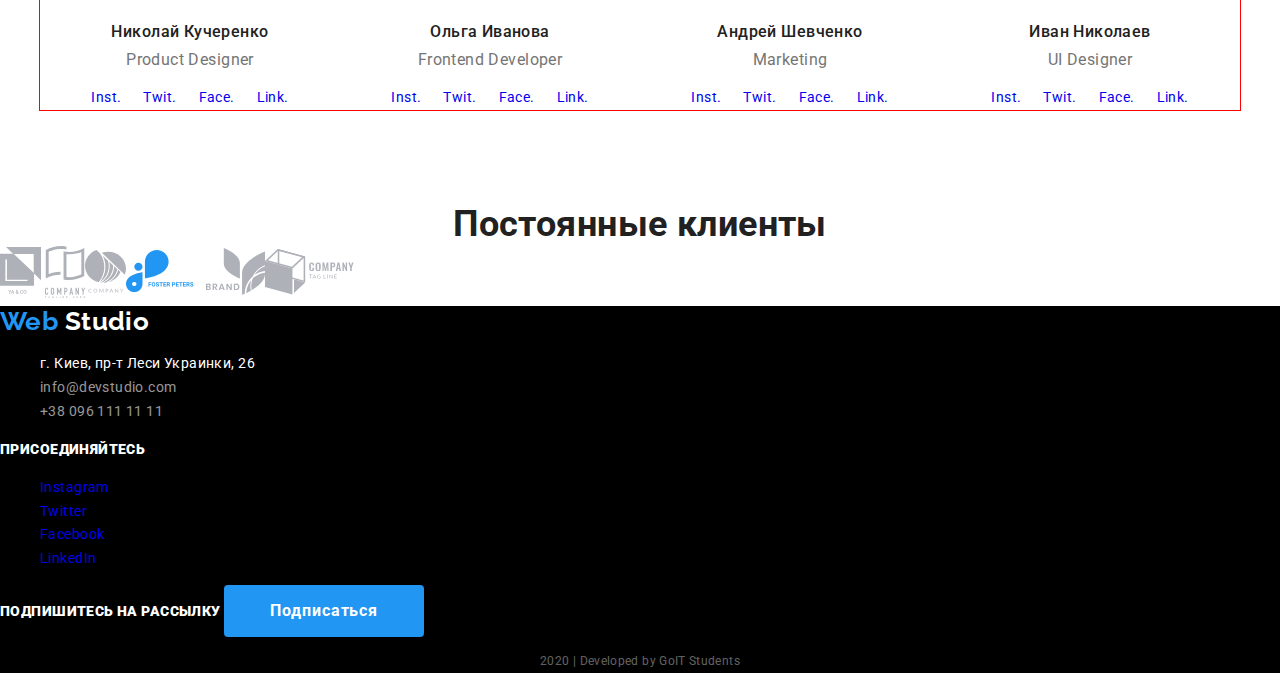
==== commit c49f58d6: "Добавляет оформление секций команды, функций, работы" ====
--- a/index.html
+++ b/index.html
@@ -59,180 +59,189 @@
     <main>
       <!--Баннер приветствия-->
       <section class="hero">
-          <h1 class="hero-title">
-            эффективные решения<br />
-            для вашего бизнеса
-          </h1>
-          <a class="button primary" href="">Заказать услугу</a>
-        </div>
+        <h1 class="hero-title">
+          эффективные решения<br />
+          для вашего бизнеса
+        </h1>
+        <a class="button primary" href="">Заказать услугу</a>
       </section>
       <!--Наши функции-->
       <section class="section">
-        <h2 class="section-title invisible">Наши функции</h2>
-        <ul class="section-list">
-          <li>
-            <img src="./images/feature1.svg" alt="функция1" />
-            <h3 class="section-subtitle">Внимание к деталям</h3>
-            <p class="features">
-              Идейные соображения, а также начало повседневной работы по
-              формированию позиции.
-            </p>
-          </li>
-          <li>
-            <img src="./images/feature2.svg" alt="функция2" />
-            <h3 class="section-subtitle">Пунктуальность</h3>
-            <p class="features">
-              Задача организации, в особенности же рамки и место обучения кадров
-              влечет за собой.
-            </p>
-          </li>
-          <li>
-            <img src="./images/feature3.svg" alt="функция3" />
-            <h3 class="section-subtitle">Планирование</h3>
-            <p class="features">
-              Равным образом консультация с широким активом в значительной
-              степени обуславливает.
-            </p>
-          </li>
-          <li>
-            <img src="./images/feature4.svg" alt="функция4" />
-            <h3 class="section-subtitle">Современные технологии</h3>
-            <p class="features">
-              Значимость этих проблем настолько очевидна, что реализация
-              плановых заданий.
-            </p>
-          </li>
-        </ul>
+        <div class="container features">
+          <h2 class="section-title invisible">Наши функции</h2>
+          <ul class="section-list">
+            <li class="item">
+              <img src="./images/feature1.svg" alt="функция1" />
+              <h3 class="section-subtitle">Внимание к деталям</h3>
+              <p class="features">
+                Идейные соображения, а также начало повседневной работы по
+                формированию позиции.
+              </p>
+            </li>
+            <li class="item">
+              <img src="./images/feature2.svg" alt="функция2" />
+              <h3 class="section-subtitle">Пунктуальность</h3>
+              <p class="features">
+                Задача организации, в особенности же рамки и место обучения
+                кадров влечет за собой.
+              </p>
+            </li>
+            <li class="item">
+              <img src="./images/feature3.svg" alt="функция3" />
+              <h3 class="section-subtitle">Планирование</h3>
+              <p class="features">
+                Равным образом консультация с широким активом в значительной
+                степени обуславливает.
+              </p>
+            </li>
+            <li class="item">
+              <img src="./images/feature4.svg" alt="функция4" />
+              <h3 class="section-subtitle">Современные технологии</h3>
+              <p class="features">
+                Значимость этих проблем настолько очевидна, что реализация
+                плановых заданий.
+              </p>
+            </li>
+          </ul>
+        </div>
       </section>
       <!--Чем мы занимаемся-->
       <section class="section">
-        <h2 class="section-title">Чем мы занимаемся</h2>
-        <ul class="section-list">
-          <li>
-            <a class="link" href="">
-              <img src="./images/box1.jpg" alt="коробка1" width="370" />
-            </a>
-            <h3 class="section-subtitle work">Десктопные приложения</h3>
-          </li>
-          <li>
-            <a class="link" href="">
-              <img src="./images/box2.jpg" alt="коробка2" width="370" />
-            </a>
-            <h3 class="section-subtitle work">Мобильные приложения</h3>
-          </li>
-          <li>
-            <a class="link" href="">
-              <img src="./images/box3.jpg" alt="коробка3" width="370" />
-            </a>
-            <h3 class="section-subtitle work">Дизайнерские решения</h3>
-          </li>
-        </ul>
+        <div class="container-works">
+          <h2 class="section-title">Чем мы занимаемся</h2>
+          <ul class="section-list">
+            <li class="item">
+              <a class="link" href="">
+                <img src="./images/box1.jpg" alt="коробка1" width="370" />
+              </a>
+              <h3 class="section-subtitle work">Десктопные приложения</h3>
+            </li>
+            <li class="item">
+              <a class="link" href="">
+                <img src="./images/box2.jpg" alt="коробка2" width="370" />
+              </a>
+              <h3 class="section-subtitle work">Мобильные приложения</h3>
+            </li>
+            <li class="item">
+              <a class="link" href="">
+                <img src="./images/box3.jpg" alt="коробка3" width="370" />
+              </a>
+              <h3 class="section-subtitle work">Дизайнерские решения</h3>
+            </li>
+          </ul>
+        </div>
       </section>
       <!--Наша команда-->
       <section class="section">
-        <h2 class="section-title">Наша команда</h2>
-        <ul class="section-list">
-          <li>
-            <img src="./images/mate1.jpg" alt="Николай Кучеренко" width="270" />
-            <h3 class="section-subtitle team">Николай Кучеренко</h3>
-            <p class="position">Product Designer</p>
-            <ul class="mate">
-              <li>
-                <a class="social-links" href="https://www.instagram.com/">
-                  Instagram
-                </a>
-              </li>
-              <li>
-                <a class="social-links" href="https://twitter.com/">Twitter </a>
-              </li>
-              <li>
-                <a class="social-links" href="https://www.facebook.com/">
-                  Facebook
-                </a>
-              </li>
-              <li>
-                <a class="social-links" href="https://www.linkedin.com/">
-                  LinkedIn
-                </a>
-              </li>
-            </ul>
-          </li>
-          <li>
-            <img src="./images/mate2.jpg" alt="Ольга Иванова" width="270" />
-            <h3 class="section-subtitle team">Ольга Иванова</h3>
-            <p class="position">Frontend Developer</p>
-            <ul class="mate">
-              <li>
-                <a class="social-links" href="https://www.instagram.com/">
-                  Instagram
-                </a>
-              </li>
-              <li>
-                <a class="social-links" href="https://twitter.com/">Twitter </a>
-              </li>
-              <li>
-                <a class="social-links" href="https://www.facebook.com/">
-                  Facebook
-                </a>
-              </li>
-              <li>
-                <a class="social-links" href="https://www.linkedin.com/">
-                  LinkedIn
-                </a>
-              </li>
-            </ul>
-          </li>
-          <li>
-            <img src="./images/mate3.jpg" alt="Андрей Шевченко" width="270" />
-            <h3 class="section-subtitle team">Андрей Шевченко</h3>
-            <p class="position">Marketing</p>
-            <ul class="mate">
-              <li>
-                <a class="social-links" href="https://www.instagram.com/">
-                  Instagram
-                </a>
-              </li>
-              <li>
-                <a class="social-links" href="https://twitter.com/">Twitter </a>
-              </li>
-              <li>
-                <a class="social-links" href="https://www.facebook.com/">
-                  Facebook
-                </a>
-              </li>
-              <li>
-                <a class="social-links" href="https://www.linkedin.com/">
-                  LinkedIn
-                </a>
-              </li>
-            </ul>
-          </li>
-          <li>
-            <img src="./images/mate4.jpg" alt="Иван Николаев" width="270" />
-            <h3 class="section-subtitle team">Иван Николаев</h3>
-            <p class="position">UI Designer</p>
-            <ul class="mate">
-              <li>
-                <a class="social-links" href="https://www.instagram.com/">
-                  Instagram
-                </a>
-              </li>
-              <li>
-                <a class="social-links" href="https://twitter.com/">Twitter </a>
-              </li>
-              <li>
-                <a class="social-links" href="https://www.facebook.com/">
-                  Facebook
-                </a>
-              </li>
-              <li>
-                <a class="social-links" href="https://www.linkedin.com/">
-                  LinkedIn
-                </a>
-              </li>
-            </ul>
-          </li>
-        </ul>
+        <div class="container-team">
+          <h2 class="section-title">Наша команда</h2>
+          <ul class="section-list">
+            <li class="item">
+              <img
+                src="./images/mate1.jpg"
+                alt="Николай Кучеренко"
+                width="270"
+              />
+              <h3 class="section-subtitle team">Николай Кучеренко</h3>
+              <p class="position">Product Designer</p>
+              <ul class="mate">
+                <li class="mate-item">
+                  <a class="social-links" href="https://www.instagram.com/">
+                    Inst.
+                  </a>
+                </li>
+                <li class="mate-item">
+                  <a class="social-links" href="https://twitter.com/">Twit. </a>
+                </li>
+                <li class="mate-item">
+                  <a class="social-links" href="https://www.facebook.com/">
+                    Face.
+                  </a>
+                </li>
+                <li class="mate-item">
+                  <a class="social-links" href="https://www.linkedin.com/">
+                    Link.
+                  </a>
+                </li>
+              </ul>
+            </li>
+            <li class="item">
+              <img src="./images/mate2.jpg" alt="Ольга Иванова" width="270" />
+              <h3 class="section-subtitle team">Ольга Иванова</h3>
+              <p class="position">Frontend Developer</p>
+              <ul class="mate">
+                <li class="mate-item">
+                  <a class="social-links" href="https://www.instagram.com/">
+                    Inst.
+                  </a>
+                </li>
+                <li class="mate-item">
+                  <a class="social-links" href="https://twitter.com/">Twit. </a>
+                </li>
+                <li class="mate-item">
+                  <a class="social-links" href="https://www.facebook.com/">
+                    Face.
+                  </a>
+                </li>
+                <li class="mate-item">
+                  <a class="social-links" href="https://www.linkedin.com/">
+                    Link.
+                  </a>
+                </li>
+              </ul>
+            </li>
+            <li class="item">
+              <img src="./images/mate3.jpg" alt="Андрей Шевченко" width="270" />
+              <h3 class="section-subtitle team">Андрей Шевченко</h3>
+              <p class="position">Marketing</p>
+              <ul class="mate">
+                <li class="mate-item">
+                  <a class="social-links" href="https://www.instagram.com/">
+                    Inst.
+                  </a>
+                </li>
+                <li class="mate-item">
+                  <a class="social-links" href="https://twitter.com/">Twit. </a>
+                </li>
+                <li class="mate-item">
+                  <a class="social-links" href="https://www.facebook.com/">
+                    Face.
+                  </a>
+                </li>
+                <li class="mate-item">
+                  <a class="social-links" href="https://www.linkedin.com/">
+                    Link.
+                  </a>
+                </li>
+              </ul>
+            </li>
+            <li class="item">
+              <img src="./images/mate4.jpg" alt="Иван Николаев" width="270" />
+              <h3 class="section-subtitle team">Иван Николаев</h3>
+              <p class="position">UI Designer</p>
+              <ul class="mate">
+                <li class="mate-item">
+                  <a class="social-links" href="https://www.instagram.com/">
+                    Inst.
+                  </a>
+                </li>
+                <li class="mate-item">
+                  <a class="social-links" href="https://twitter.com/">Twit. </a>
+                </li>
+                <li class="mate-item">
+                  <a class="social-links" href="https://www.facebook.com/">
+                    Face.
+                  </a>
+                </li>
+                <li class="mate-item">
+                  <a class="social-links" href="https://www.linkedin.com/">
+                    Link.
+                  </a>
+                </li>
+              </ul>
+            </li>
+          </ul>
+        </div>
       </section>
       <!--Постоянные клиенты-->
       <section class="section">
--- a/css/styles.css
+++ b/css/styles.css
@@ -162,7 +162,6 @@
   text-align: center;
   letter-spacing: 0.06em;
   text-decoration: none;
-  box-sizing: border-box;
   display: inline-block;
   min-width: 200px;
   padding: 10px 32px;
@@ -176,6 +175,7 @@
 
 .hero {
   text-align: center;
+  outline: 1px solid red;
 }
 
 .hero-title {
@@ -200,10 +200,12 @@
   line-height: 1.16;
   text-align: center;
   color: var(--headers-names-links-color);
+  margin-top: 0;
+  margin-bottom: 0;
 }
 
 .section-title.invisible {
-  visibility: hidden;
+  display: none;
 }
 
 .section-subtitle {
@@ -212,14 +214,24 @@
   line-height: 1.14;
   text-transform: uppercase;
   color: var(--headers-names-links-color);
+  margin-top: 30px;
+  margin-bottom: 0;
 }
 
 .section .features {
   color: var(--features-header-contacts-color);
+  margin-top: 10px;
+  margin-bottom: 0;
 }
 
 .section-subtitle.work {
   color: var(--body-background-button-font-color);
+  background: rgba(47, 48, 58, 0.8);
+  text-align: center;
+  padding-top: 27px;
+  padding-bottom: 27px;
+  margin-top: 0;
+  margin-bottom: 0;
 }
 
 .section-subtitle.team {
@@ -233,14 +245,45 @@
 
 .section-list {
   list-style: none;
-}
-
-.section-list.link {
-  text-decoration: none;
-}
-
-.section-list.link:hover,
-.section-list.link:focus {
+  display: flex;
+  padding-left: 0;
+  margin-top: 0;
+  margin-bottom: 0;
+  align-items: center;
+}
+
+.container-works .section-list {
+  list-style: none;
+  display: flex;
+  padding-left: 0;
+  margin-top: 50px;
+  margin-bottom: 0;
+  align-items: center;
+}
+
+.container-team .section-list {
+  list-style: none;
+  display: flex;
+  padding-left: 0;
+  margin-top: 50px;
+  margin-bottom: 0;
+  align-items: center;
+}
+
+.section-list .item {
+  min-width: 270px;
+}
+
+.section-list .item:not(:first-child) {
+  margin-left: 30px;
+}
+
+.section-list .link {
+  text-decoration: none;
+}
+
+.section-list .link:hover,
+.section-list .link:focus {
   color: var(--button-background-links-color);
 }
 
@@ -252,6 +295,14 @@
 
 .mate {
   list-style: none;
+  display: flex;
+  padding-left: 0;
+  margin-top: 16px;
+  justify-content: center;
+}
+
+.mate .mate-item:not(:first-child) {
+  margin-left: 22px;
 }
 
 .social-links {
@@ -268,6 +319,8 @@
   line-height: 1.18;
   text-align: center;
   color: var(--features-header-contacts-color);
+  margin-top: 10px;
+  margin-bottom: 0;
 }
 
 /* DELETE THIS AFTER MODIFICATION */
@@ -340,11 +393,15 @@
   /*DELETE THIS AFTER MODIFICATION*/
 }
 
-/*  Container */
+/*  Flex-container */
 
 .header-nav {
   display: flex;
   align-items: center;
+}
+
+.section {
+  padding-top: 94px;
 }
 
 .container {
@@ -352,7 +409,39 @@
   width: 1200px;
   padding-left: 15px;
   padding-right: 15px;
-  outline: 1px solid tomato;
-  display: flex;
-  align-items: center;
-}
+  outline: 1px solid red;
+  display: flex;
+  align-items: center;
+  text-align: center;
+}
+
+.container.features {
+  margin: 0 auto;
+  width: 1200px;
+  padding-left: 15px;
+  padding-right: 15px;
+  outline: 1px solid red;
+  display: flex;
+  align-items: center;
+  text-align: center;
+}
+
+.container-works {
+  margin: 0 auto;
+  width: 1200px;
+  padding-left: 15px;
+  padding-right: 15px;
+  outline: 1px solid red;
+}
+
+.container-team {
+  margin: 0 auto;
+  width: 1200px;
+  padding-left: 15px;
+  padding-right: 15px;
+  outline: 1px solid red;
+}
+
+.container-team .item {
+  align-items: center;
+}
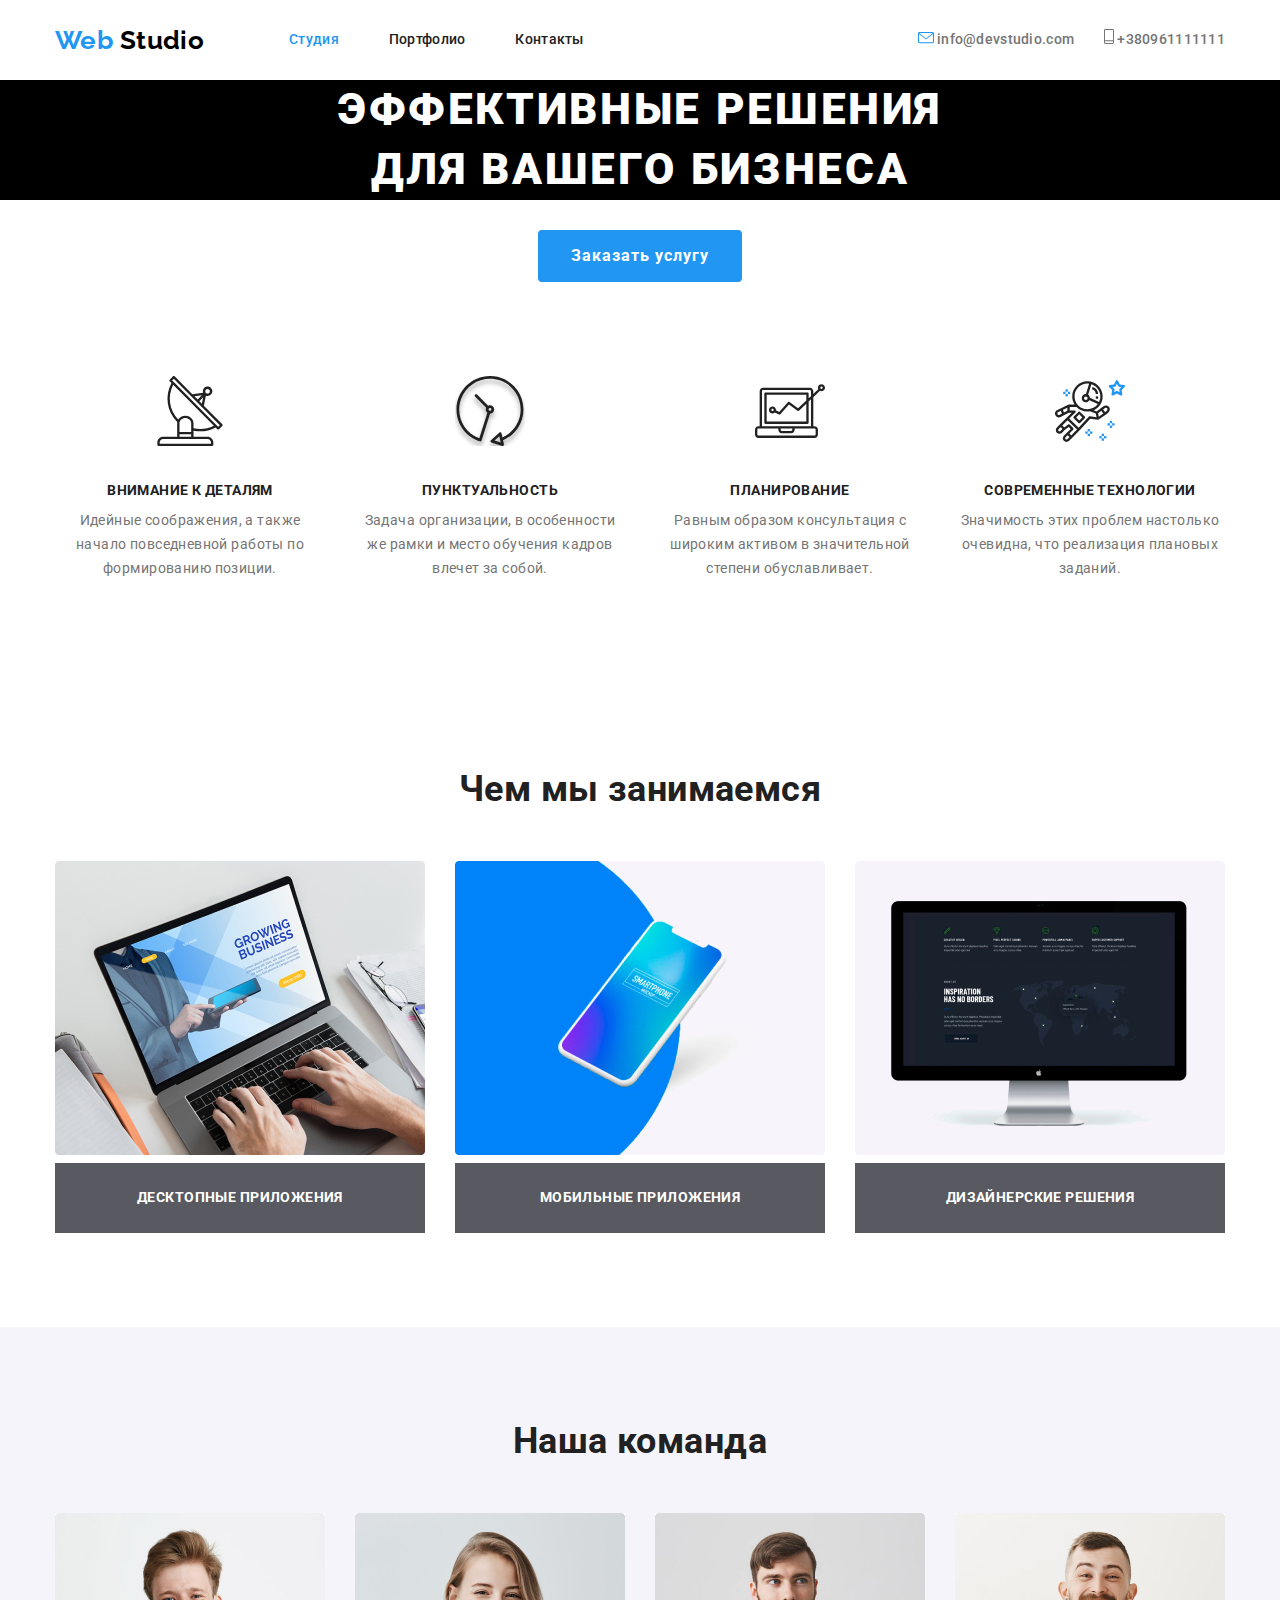
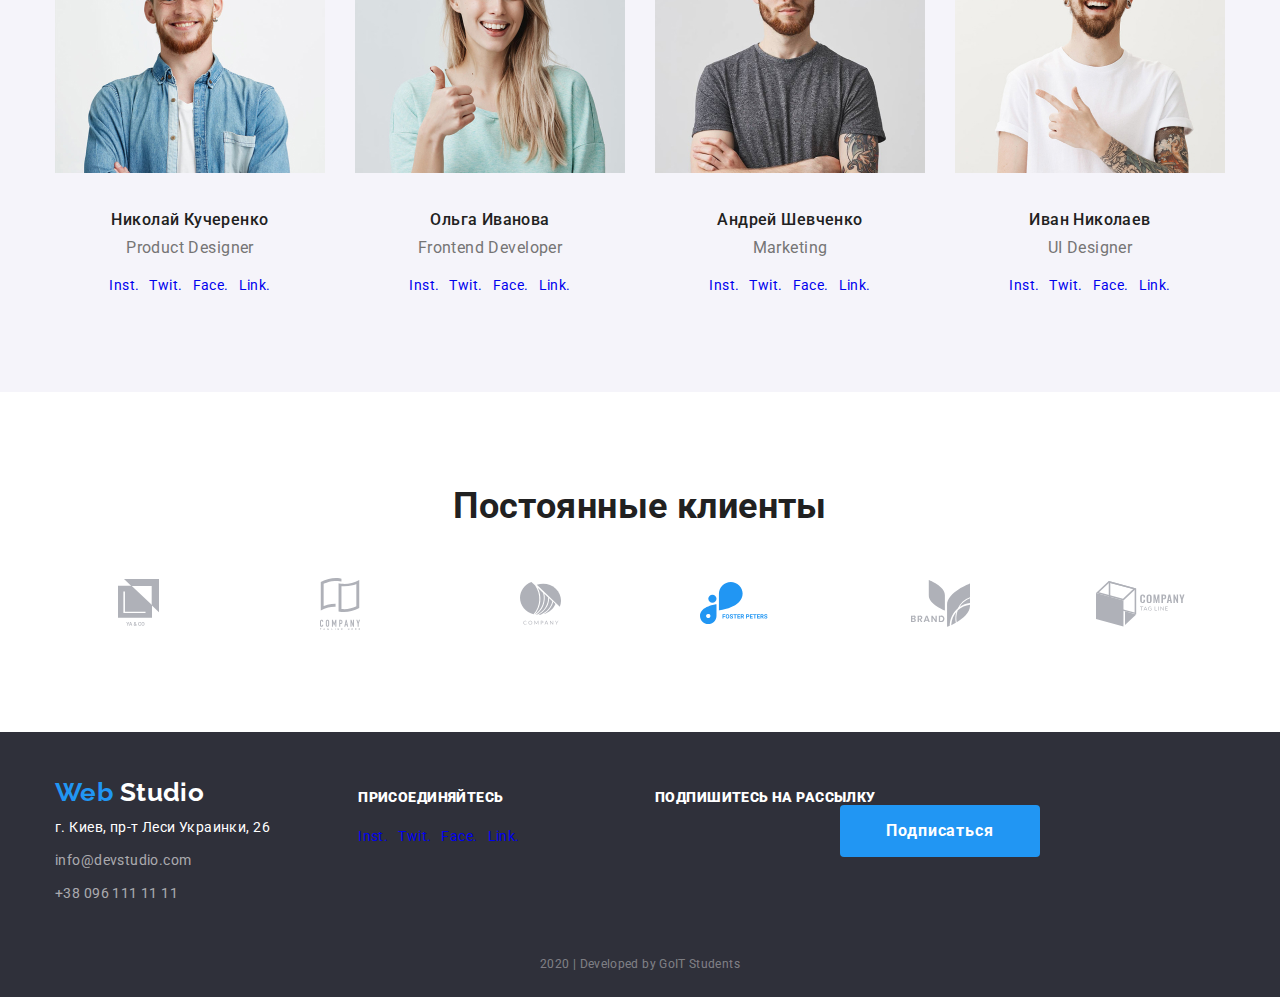
==== commit 261361ec: "Оформляет страницу веб-студии" ====
--- a/index.html
+++ b/index.html
@@ -17,7 +17,7 @@
   <body>
     <!-- Шапка страницы с навигацией-->
     <header class="page-header">
-      <div class="container">
+      <div class="container header">
         <nav class="header-nav">
           <a class="logo" href="./index.html">
             Web
@@ -107,7 +107,7 @@
       </section>
       <!--Чем мы занимаемся-->
       <section class="section">
-        <div class="container-works">
+        <div class="container works">
           <h2 class="section-title">Чем мы занимаемся</h2>
           <ul class="section-list">
             <li class="item">
@@ -132,8 +132,8 @@
         </div>
       </section>
       <!--Наша команда-->
-      <section class="section">
-        <div class="container-team">
+      <section class="section team-section">
+        <div class="container team">
           <h2 class="section-title">Наша команда</h2>
           <ul class="section-list">
             <li class="item">
@@ -245,84 +245,96 @@
       </section>
       <!--Постоянные клиенты-->
       <section class="section">
-        <h2 class="section-title">Постоянные клиенты</h2>
-        <ul class="section-list">
-          <li>
-            <a class="link" href="">
-              <img src="./images/client1.svg" alt="клиент1" />
-            </a>
-          </li>
-          <li>
-            <a class="link" href="">
-              <img src="./images/client2.svg" alt="клиент2" />
-            </a>
-          </li>
-          <li>
-            <a class="link" href="">
-              <img src="./images/client3.svg" alt="клиент3" />
-            </a>
-          </li>
-          <li>
-            <a class="link" href="">
-              <img src="./images/client4.svg" alt="клиент4" />
-            </a>
-          </li>
-          <li>
-            <a class="link" href="">
-              <img src="./images/client5.svg" alt="клиент5" />
-            </a>
-          </li>
-          <li>
-            <a class="link" href="">
-              <img src="./images/client6.svg" alt="клиент6" />
-            </a>
-          </li>
-        </ul>
+        <div class="container clients">
+          <h2 class="section-title">Постоянные клиенты</h2>
+          <ul class="section-list clients">
+            <li class="item">
+              <a class="link" href="">
+                <img src="./images/client1.svg" alt="клиент1" />
+              </a>
+            </li>
+            <li class="item">
+              <a class="link" href="">
+                <img src="./images/client2.svg" alt="клиент2" />
+              </a>
+            </li>
+            <li class="item">
+              <a class="link" href="">
+                <img src="./images/client3.svg" alt="клиент3" />
+              </a>
+            </li>
+            <li class="item">
+              <a class="link" href="">
+                <img src="./images/client4.svg" alt="клиент4" />
+              </a>
+            </li>
+            <li class="item">
+              <a class="link" href="">
+                <img src="./images/client5.svg" alt="клиент5" />
+              </a>
+            </li>
+            <li class="item">
+              <a class="link" href="">
+                <img src="./images/client6.svg" alt="клиент6" />
+              </a>
+            </li>
+          </ul>
+        </div>
       </section>
     </main>
     <!-- Подвал страницы -->
     <footer>
-      <a class="logo" href="./index.html">
-        Web
-        <span class="in-footer">Studio</span>
-      </a>
-      <address>
-        <ul class="address-links">
-          <li>
-            <a class="address" href="https://goo.gl/maps/L6xQnXcVUkstuExL9"
-              >г. Киев, пр-т Леси Украинки, 26
-            </a>
-          </li>
-          <li>
-            <a class="link" href="mailto:info@devstudio.com"
-              >info@devstudio.com
-            </a>
-          </li>
-          <li>
-            <a class="link" href="tel:+380961111111">+38 096 111 11 11 </a>
-          </li>
-        </ul>
-      </address>
-      <span class="footer-text"><b>присоединяйтесь</b></span>
-      <ul class="footer social-links">
-        <li>
-          <a class="social-links" href="https://www.instagram.com/">
-            Instagram
+      <div class="container for-footer">
+        <div class="container-address">
+          <a class="logo" href="./index.html">
+            Web
+            <span class="in-footer">Studio</span>
           </a>
-        </li>
-        <li>
-          <a class="social-links" href="https://twitter.com/">Twitter</a>
-        </li>
-        <li>
-          <a class="social-links" href="https://www.facebook.com/">Facebook</a>
-        </li>
-        <li>
-          <a class="social-links" href="https://www.linkedin.com/">LinkedIn</a>
-        </li>
-      </ul>
-      <span class="footer-text"><b>Подпишитесь на рассылку</b></span>
-      <a class="button primary" href="">Подписаться</a>
-      <p class="developed-by">2020 | Developed by GoIT Students</p>
+          <address class="address-box">
+            <ul class="address-links">
+              <li class="address-item">
+                <a class="address" href="https://goo.gl/maps/L6xQnXcVUkstuExL9"
+                  >г. Киев, пр-т Леси Украинки, 26
+                </a>
+              </li>
+              <li class="address-item">
+                <a class="link" href="mailto:info@devstudio.com"
+                  >info@devstudio.com
+                </a>
+              </li>
+              <li class="address-item">
+                <a class="link" href="tel:+380961111111">+38 096 111 11 11 </a>
+              </li>
+            </ul>
+          </address>
+        </div>
+        <div class="container-social">
+          <span class="footer-text"><b>присоединяйтесь</b></span>
+          <ul class="footer social-links">
+            <li class="social-item">
+              <a class="social-links" href="https://www.instagram.com/">
+                Inst.
+              </a>
+            </li>
+            <li class="social-item">
+              <a class="social-links" href="https://twitter.com/">Twit.</a>
+            </li>
+            <li class="social-item">
+              <a class="social-links" href="https://www.facebook.com/">Face.</a>
+            </li>
+            <li class="social-item">
+              <a class="social-links" href="https://www.linkedin.com/">Link.</a>
+            </li>
+          </ul>
+        </div>
+        <div class="container-form">
+          <span class="footer-text"><b>Подпишитесь на рассылку</b></span>
+          <a class="button primary" href="">Подписаться</a>
+        </div>
+      </div>
+      <div class="container-author">
+        <p class="developed-by">2020 | Developed by GoIT Students</p>
+      </div>
     </footer>
   </body>
 </html>
--- a/css/styles.css
+++ b/css/styles.css
@@ -116,6 +116,15 @@
   line-height: 1.71;
   list-style-type: none;
   text-decoration: none;
+  text-align: start;
+
+  padding-left: 0;
+  margin-bottom: 0;
+  margin-top: 0;
+}
+
+.address-item:not(:first-child) {
+  margin-top: 9px;
 }
 
 .address {
@@ -129,8 +138,10 @@
 }
 
 .footer-text {
+  display: block;
   font-weight: 700;
   line-height: 16px;
+  text-align: left;
   text-transform: uppercase;
   color: var(--body-background-button-font-color);
 }
@@ -138,7 +149,17 @@
 .footer.social-links {
   list-style: none;
   text-decoration: none;
-}
+  padding-left: 0;
+  margin-top: 20px;
+  margin-bottom: 0;
+  display: flex;
+  justify-content: start;
+}
+
+.footer.social-links .social-item:not(:first-child) {
+  margin-left: 10px;
+}
+
 .footer .social-links:hover,
 .footer .social-links:focus {
   color: var(--button-background-links-color);
@@ -150,6 +171,8 @@
   text-align: center;
   letter-spacing: 0.03em;
   color: rgba(255, 255, 255, 0.4);
+  margin-top: 0;
+  margin-bottom: 0;
 }
 
 /*Кнопка*/
@@ -175,7 +198,6 @@
 
 .hero {
   text-align: center;
-  outline: 1px solid red;
 }
 
 .hero-title {
@@ -252,7 +274,7 @@
   align-items: center;
 }
 
-.container-works .section-list {
+.container.works .section-list {
   list-style: none;
   display: flex;
   padding-left: 0;
@@ -261,7 +283,16 @@
   align-items: center;
 }
 
-.container-team .section-list {
+.container.team .section-list {
+  list-style: none;
+  display: flex;
+  padding-left: 0;
+  margin-top: 50px;
+  margin-bottom: 0;
+  align-items: center;
+}
+
+.container.clients .section-list {
   list-style: none;
   display: flex;
   padding-left: 0;
@@ -272,6 +303,10 @@
 
 .section-list .item {
   min-width: 270px;
+}
+
+.section-list.clients .item {
+  min-width: 170px;
 }
 
 .section-list .item:not(:first-child) {
@@ -302,7 +337,7 @@
 }
 
 .mate .mate-item:not(:first-child) {
-  margin-left: 22px;
+  margin-left: 10px;
 }
 
 .social-links {
@@ -325,7 +360,7 @@
 
 /* DELETE THIS AFTER MODIFICATION */
 footer {
-  background-color: #000000;
+  background: #2f303a;
 }
 /* DELETE THIS AFTER MODIFICATION */
 
@@ -402,6 +437,11 @@
 
 .section {
   padding-top: 94px;
+  padding-bottom: 94px;
+}
+
+.section.team-section {
+  background: #f5f4fa;
 }
 
 .container {
@@ -409,7 +449,15 @@
   width: 1200px;
   padding-left: 15px;
   padding-right: 15px;
-  outline: 1px solid red;
+  align-items: center;
+  text-align: center;
+}
+
+.container.header {
+  margin: 0 auto;
+  width: 1200px;
+  padding-left: 15px;
+  padding-right: 15px;
   display: flex;
   align-items: center;
   text-align: center;
@@ -420,28 +468,75 @@
   width: 1200px;
   padding-left: 15px;
   padding-right: 15px;
-  outline: 1px solid red;
-  display: flex;
-  align-items: center;
-  text-align: center;
-}
-
-.container-works {
-  margin: 0 auto;
-  width: 1200px;
-  padding-left: 15px;
-  padding-right: 15px;
-  outline: 1px solid red;
-}
-
-.container-team {
-  margin: 0 auto;
-  width: 1200px;
-  padding-left: 15px;
-  padding-right: 15px;
-  outline: 1px solid red;
-}
-
-.container-team .item {
-  align-items: center;
-}
+  display: flex;
+  align-items: center;
+  text-align: center;
+}
+
+.container.works {
+  margin: 0 auto;
+  width: 1200px;
+  padding-left: 15px;
+  padding-right: 15px;
+}
+
+.container.team {
+  margin: 0 auto;
+  width: 1200px;
+  padding-left: 15px;
+  padding-right: 15px;
+}
+
+.container.clients {
+  margin: 0 auto;
+  width: 1200px;
+  padding-left: 15px;
+  padding-right: 15px;
+}
+
+.container.for-footer {
+  margin: 0 auto;
+  width: 1200px;
+  padding-left: 15px;
+  padding-right: 15px;
+  display: flex;
+  align-items: flex-start;
+}
+
+.container-address {
+  display: flex;
+  flex-direction: column;
+  min-width: 69px;
+  padding-top: 45px;
+  padding-bottom: 28px;
+}
+
+.address-box {
+  margin-top: 8px;
+}
+
+.container-social {
+  min-width: 206px;
+  display: flex;
+  flex-direction: column;
+  padding-top: 57px;
+  margin-left: 69px;
+}
+
+.container-form {
+  margin-left: auto;
+  margin-right: 0;
+  min-width: 570px;
+  padding-top: 57px;
+}
+
+.container-author {
+  margin: 0 auto;
+  width: 1200px;
+  padding-left: 15px;
+  padding-right: 15px;
+  padding-top: 18px;
+  padding-bottom: 21px;
+  align-items: center;
+  text-align: center;
+}
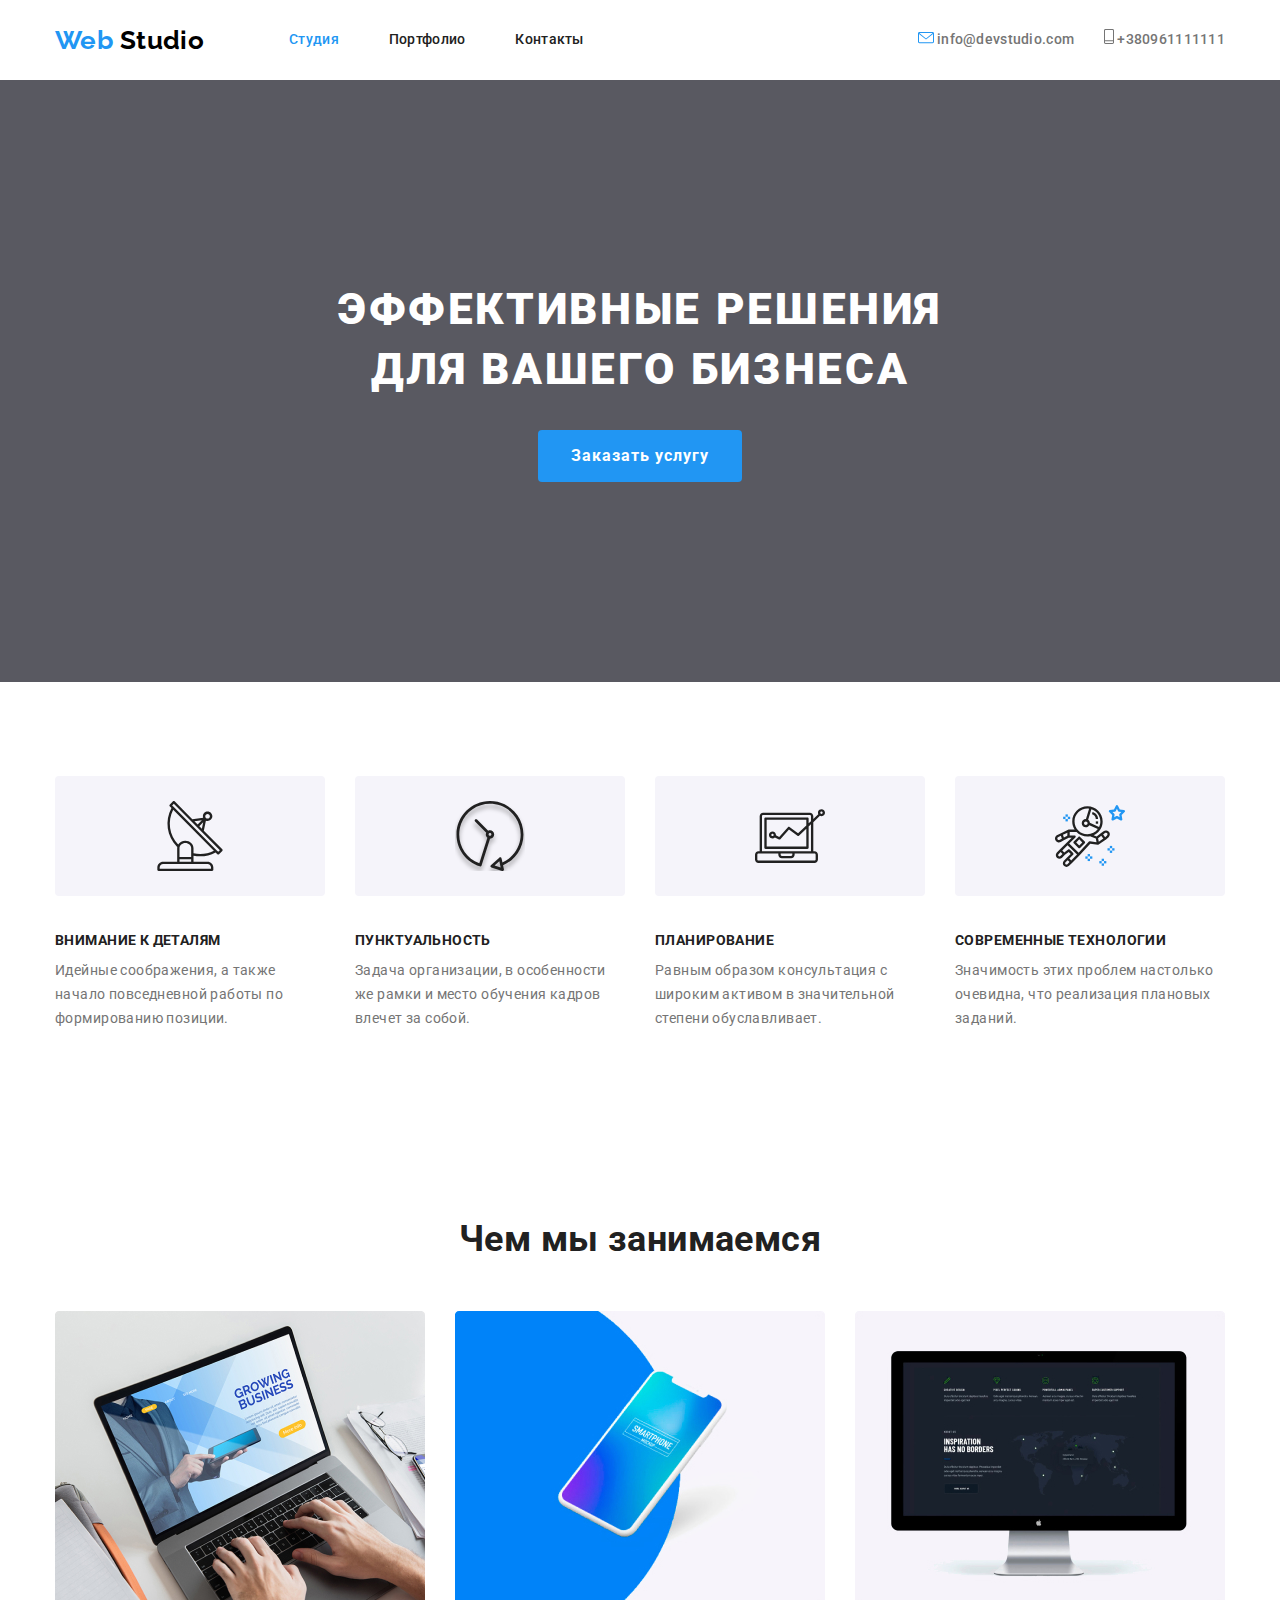
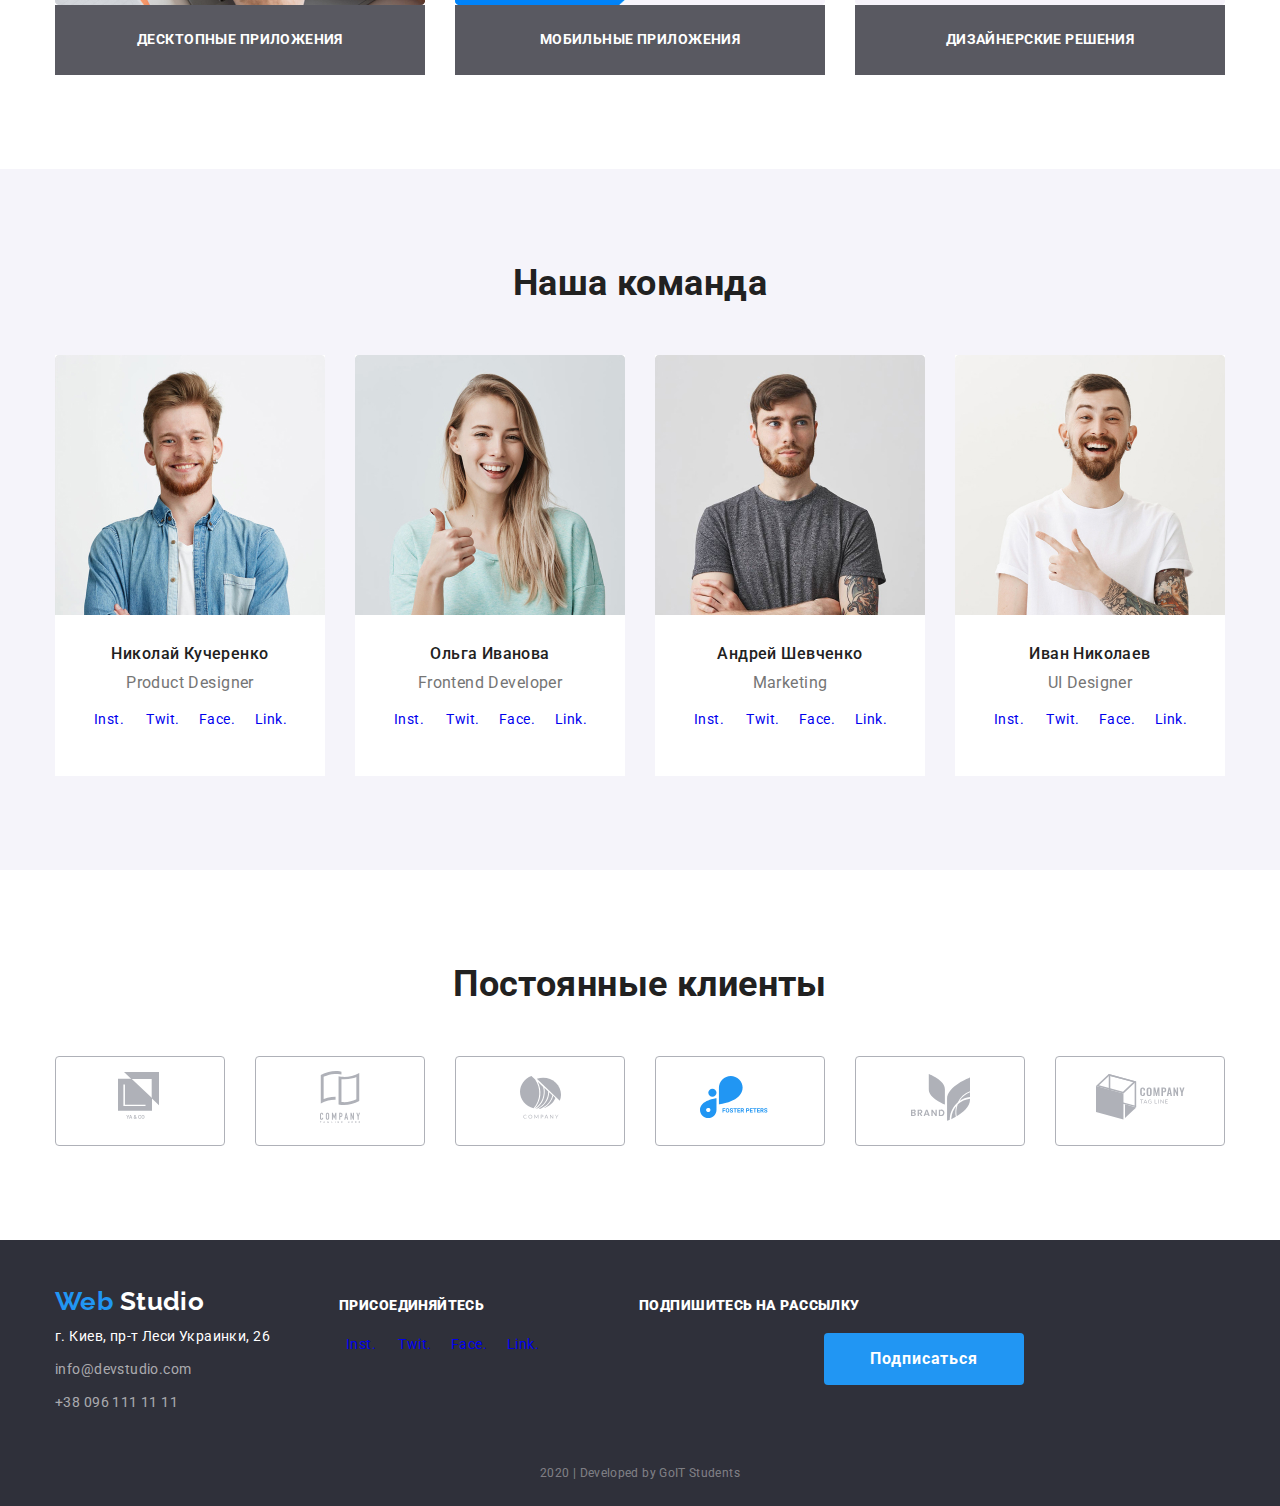
==== commit 84a69e67: "Корректирует стилизацию блоков" ====
--- a/index.html
+++ b/index.html
@@ -68,10 +68,14 @@
       <!--Наши функции-->
       <section class="section">
         <div class="container features">
-          <h2 class="section-title invisible">Наши функции</h2>
+          <h2 class="section-title visually-hidden">Наши функции</h2>
           <ul class="section-list">
             <li class="item">
-              <img src="./images/feature1.svg" alt="функция1" />
+              <img
+                class="feature-img"
+                src="./images/feature1.svg"
+                alt="функция1"
+              />
               <h3 class="section-subtitle">Внимание к деталям</h3>
               <p class="features">
                 Идейные соображения, а также начало повседневной работы по
@@ -79,7 +83,11 @@
               </p>
             </li>
             <li class="item">
-              <img src="./images/feature2.svg" alt="функция2" />
+              <img
+                class="feature-img"
+                src="./images/feature2.svg"
+                alt="функция2"
+              />
               <h3 class="section-subtitle">Пунктуальность</h3>
               <p class="features">
                 Задача организации, в особенности же рамки и место обучения
@@ -87,7 +95,11 @@
               </p>
             </li>
             <li class="item">
-              <img src="./images/feature3.svg" alt="функция3" />
+              <img
+                class="feature-img"
+                src="./images/feature3.svg"
+                alt="функция3"
+              />
               <h3 class="section-subtitle">Планирование</h3>
               <p class="features">
                 Равным образом консультация с широким активом в значительной
@@ -95,7 +107,11 @@
               </p>
             </li>
             <li class="item">
-              <img src="./images/feature4.svg" alt="функция4" />
+              <img
+                class="feature-img"
+                src="./images/feature4.svg"
+                alt="функция4"
+              />
               <h3 class="section-subtitle">Современные технологии</h3>
               <p class="features">
                 Значимость этих проблем настолько очевидна, что реализация
@@ -110,21 +126,36 @@
         <div class="container works">
           <h2 class="section-title">Чем мы занимаемся</h2>
           <ul class="section-list">
-            <li class="item">
-              <a class="link" href="">
-                <img src="./images/box1.jpg" alt="коробка1" width="370" />
+            <li class="work-item">
+              <a class="link" href="">
+                <img
+                  class="work-img"
+                  src="./images/box1.jpg"
+                  alt="коробка1"
+                  width="370"
+                />
               </a>
               <h3 class="section-subtitle work">Десктопные приложения</h3>
             </li>
-            <li class="item">
-              <a class="link" href="">
-                <img src="./images/box2.jpg" alt="коробка2" width="370" />
+            <li class="work-item">
+              <a class="link" href="">
+                <img
+                  class="work-img"
+                  src="./images/box2.jpg"
+                  alt="коробка2"
+                  width="370"
+                />
               </a>
               <h3 class="section-subtitle work">Мобильные приложения</h3>
             </li>
-            <li class="item">
-              <a class="link" href="">
-                <img src="./images/box3.jpg" alt="коробка3" width="370" />
+            <li class="work-item">
+              <a class="link" href="">
+                <img
+                  class="work-img"
+                  src="./images/box3.jpg"
+                  alt="коробка3"
+                  width="370"
+                />
               </a>
               <h3 class="section-subtitle work">Дизайнерские решения</h3>
             </li>
@@ -136,8 +167,9 @@
         <div class="container team">
           <h2 class="section-title">Наша команда</h2>
           <ul class="section-list">
-            <li class="item">
-              <img
+            <li class="teams item">
+              <img
+                class="mate-img"
                 src="./images/mate1.jpg"
                 alt="Николай Кучеренко"
                 width="270"
@@ -165,8 +197,13 @@
                 </li>
               </ul>
             </li>
-            <li class="item">
-              <img src="./images/mate2.jpg" alt="Ольга Иванова" width="270" />
+            <li class="teams item">
+              <img
+                class="mate-img"
+                src="./images/mate2.jpg"
+                alt="Ольга Иванова"
+                width="270"
+              />
               <h3 class="section-subtitle team">Ольга Иванова</h3>
               <p class="position">Frontend Developer</p>
               <ul class="mate">
@@ -190,8 +227,13 @@
                 </li>
               </ul>
             </li>
-            <li class="item">
-              <img src="./images/mate3.jpg" alt="Андрей Шевченко" width="270" />
+            <li class="teams item">
+              <img
+                class="mate-img"
+                src="./images/mate3.jpg"
+                alt="Андрей Шевченко"
+                width="270"
+              />
               <h3 class="section-subtitle team">Андрей Шевченко</h3>
               <p class="position">Marketing</p>
               <ul class="mate">
@@ -215,8 +257,13 @@
                 </li>
               </ul>
             </li>
-            <li class="item">
-              <img src="./images/mate4.jpg" alt="Иван Николаев" width="270" />
+            <li class="teams item">
+              <img
+                class="mate-img"
+                src="./images/mate4.jpg"
+                alt="Иван Николаев"
+                width="270"
+              />
               <h3 class="section-subtitle team">Иван Николаев</h3>
               <p class="position">UI Designer</p>
               <ul class="mate">
@@ -286,7 +333,7 @@
     <footer>
       <div class="container for-footer">
         <div class="container-address">
-          <a class="logo" href="./index.html">
+          <a class="logo for-footer" href="./index.html">
             Web
             <span class="in-footer">Studio</span>
           </a>
--- a/css/styles.css
+++ b/css/styles.css
@@ -35,6 +35,10 @@
   text-decoration: none;
   margin-right: 85px;
 }
+.logo.for-footer {
+  margin-right: 0;
+  text-align: start;
+}
 
 .logo .in-header {
   color: #000000;
@@ -147,6 +151,8 @@
 }
 
 .footer.social-links {
+  min-width: 206px;
+  height: 44px;
   list-style: none;
   text-decoration: none;
   padding-left: 0;
@@ -154,6 +160,10 @@
   margin-bottom: 0;
   display: flex;
   justify-content: start;
+}
+
+.social-item {
+  min-width: 44px;
 }
 
 .footer.social-links .social-item:not(:first-child) {
@@ -194,10 +204,16 @@
   background-color: var(--button-background-links-color);
 }
 
+.container-form > .button.primary {
+  margin-top: 20px;
+}
 /*Герой*/
 
 .hero {
   text-align: center;
+  padding-top: 200px;
+  padding-bottom: 200px;
+  background: rgba(47, 48, 58, 0.8);
 }
 
 .hero-title {
@@ -208,9 +224,6 @@
   text-transform: uppercase;
   margin-top: 0;
   margin-bottom: 30px;
-  /* DELETE THIS AFTER MODIFICATION */
-  background-color: #000000;
-  /* DELETE THIS AFTER MODIFICATION */
   color: var(--body-background-button-font-color);
 }
 
@@ -226,8 +239,17 @@
   margin-bottom: 0;
 }
 
-.section-title.invisible {
-  display: none;
+.section-title.visually-hidden {
+  position: absolute;
+  white-space: nowrap;
+  width: 1px;
+  height: 1px;
+  overflow: hidden;
+  border: 0;
+  padding: 0;
+  clip: rect(0 0 0 0);
+  clip-path: inset(50%);
+  margin: -1px;
 }
 
 .section-subtitle {
@@ -302,11 +324,39 @@
 }
 
 .section-list .item {
-  min-width: 270px;
+  width: 270px;
+  text-align: start;
+  display: block;
+}
+
+.section-list .work-item {
+  width: 370px;
+  text-align: start;
+  display: block;
+}
+
+.work-img {
+  display: block;
+}
+
+.section-list .work-item:not(:first-child) {
+  margin-left: 30px;
+}
+
+.feature-img {
+  padding: 25px 100px;
+  background: #f5f4fa;
+  border-radius: 4px;
 }
 
 .section-list.clients .item {
+  display: flex;
+  align-items: center;
+  justify-content: center;
   min-width: 170px;
+  height: 90px;
+  border: 1px solid #afb1b8;
+  border-radius: 4px;
 }
 
 .section-list .item:not(:first-child) {
@@ -315,6 +365,7 @@
 
 .section-list .link {
   text-decoration: none;
+  display: block;
 }
 
 .section-list .link:hover,
@@ -324,20 +375,35 @@
 
 /*Наша команда*/
 
-.team-list {
-  list-style: none;
-}
-
 .mate {
   list-style: none;
   display: flex;
   padding-left: 0;
   margin-top: 16px;
   justify-content: center;
+  width: 206px;
+  height: 44px;
+}
+
+.teams.item {
+  padding-bottom: 24px;
+  text-align: center;
+  background-color: #ffffff;
+  align-items: center;
+  display: flex;
+  flex-direction: column;
+}
+
+.mate-item {
+  min-width: 44px;
 }
 
 .mate .mate-item:not(:first-child) {
   margin-left: 10px;
+}
+
+.mate-img {
+  display: block;
 }
 
 .social-links {
@@ -368,6 +434,15 @@
 
 .filter {
   list-style: none;
+  display: flex;
+  align-items: center;
+  padding-left: 0;
+  margin-top: 0;
+  margin-bottom: 0;
+}
+
+.filter-items:not(:first-child) {
+  margin-left: 8px;
 }
 
 .filter-button {
@@ -378,8 +453,10 @@
   line-height: 1.62;
   text-align: center;
   letter-spacing: 0.03em;
+  border: 1px solid transparent;
   border-color: transparent;
   border-radius: 4px;
+  padding: 6px 22px;
   color: var(--headers-names-links-color);
   background-color: var(--team-background-portfolio-filters-color);
 }
@@ -396,33 +473,70 @@
   display: none;
 }
 
-.main-list {
-  list-style: none;
+.portfolio-list {
+  list-style: none;
+  display: flex;
+  flex-wrap: wrap;
+  padding-left: 0;
+  margin-top: 0;
+  margin-bottom: 0;
+}
+
+.portfolio-item {
+  display: flex;
+  justify-content: center;
+  width: calc((100% - 2 * 30px) / 3);
+  margin-bottom: 30px;
+  margin-right: 30px;
+  border: 1px solid #eeeeee;
+}
+
+.portfolio-item:nth-child(3n) {
+  margin-right: 0;
+}
+
+.portfolio-item:nth-last-child(-n + 3) {
+  margin-bottom: 0;
+}
+
+.gallery-img {
+  display: block;
 }
 
 .portfolio-link {
   text-decoration: none;
-}
-
-.main-list .subtitle {
+  display: block;
+}
+
+.portfolio-list .subtitle {
   font-weight: 700;
   font-size: 18px;
   line-height: 2;
   letter-spacing: 0.06em;
   color: var(--headers-names-links-color);
-}
-
-.main-list .type {
+  text-align: start;
+  margin-top: 0;
+  margin-bottom: 4px;
+}
+
+.portfolio-list .type {
   font-size: 16px;
   line-height: 1.87;
   color: var(--features-header-contacts-color);
-}
-
-.main-list .description {
+  text-align: start;
+  margin-top: 0;
+  margin-bottom: 0;
+}
+
+.portfolio-list .description {
   font-size: 18px;
   line-height: 1.56;
   color: var(--body-background-button-font-color);
-
+  text-align: start;
+  padding: 63px 24px;
+  margin-top: 0;
+  margin-bottom: 0;
+  display: none;
   /*DELETE THIS AFTER MODIFICATION*/
   background-color: var(--button-background-links-color);
   /*DELETE THIS AFTER MODIFICATION*/
@@ -500,7 +614,7 @@
   padding-left: 15px;
   padding-right: 15px;
   display: flex;
-  align-items: flex-start;
+  align-items: baseline;
 }
 
 .container-address {
@@ -524,8 +638,8 @@
 }
 
 .container-form {
-  margin-left: auto;
   margin-right: 0;
+  margin-left: 94px;
   min-width: 570px;
   padding-top: 57px;
 }
@@ -540,3 +654,21 @@
   align-items: center;
   text-align: center;
 }
+
+.main-section {
+  padding-top: 93px;
+  padding-bottom: 94px;
+}
+
+.filters-container {
+  display: flex;
+  justify-content: center;
+  min-width: 611px;
+  margin-left: auto;
+  margin-right: auto;
+  margin-bottom: 50px;
+}
+
+.subtitle-container {
+  padding: 20px 24px;
+}
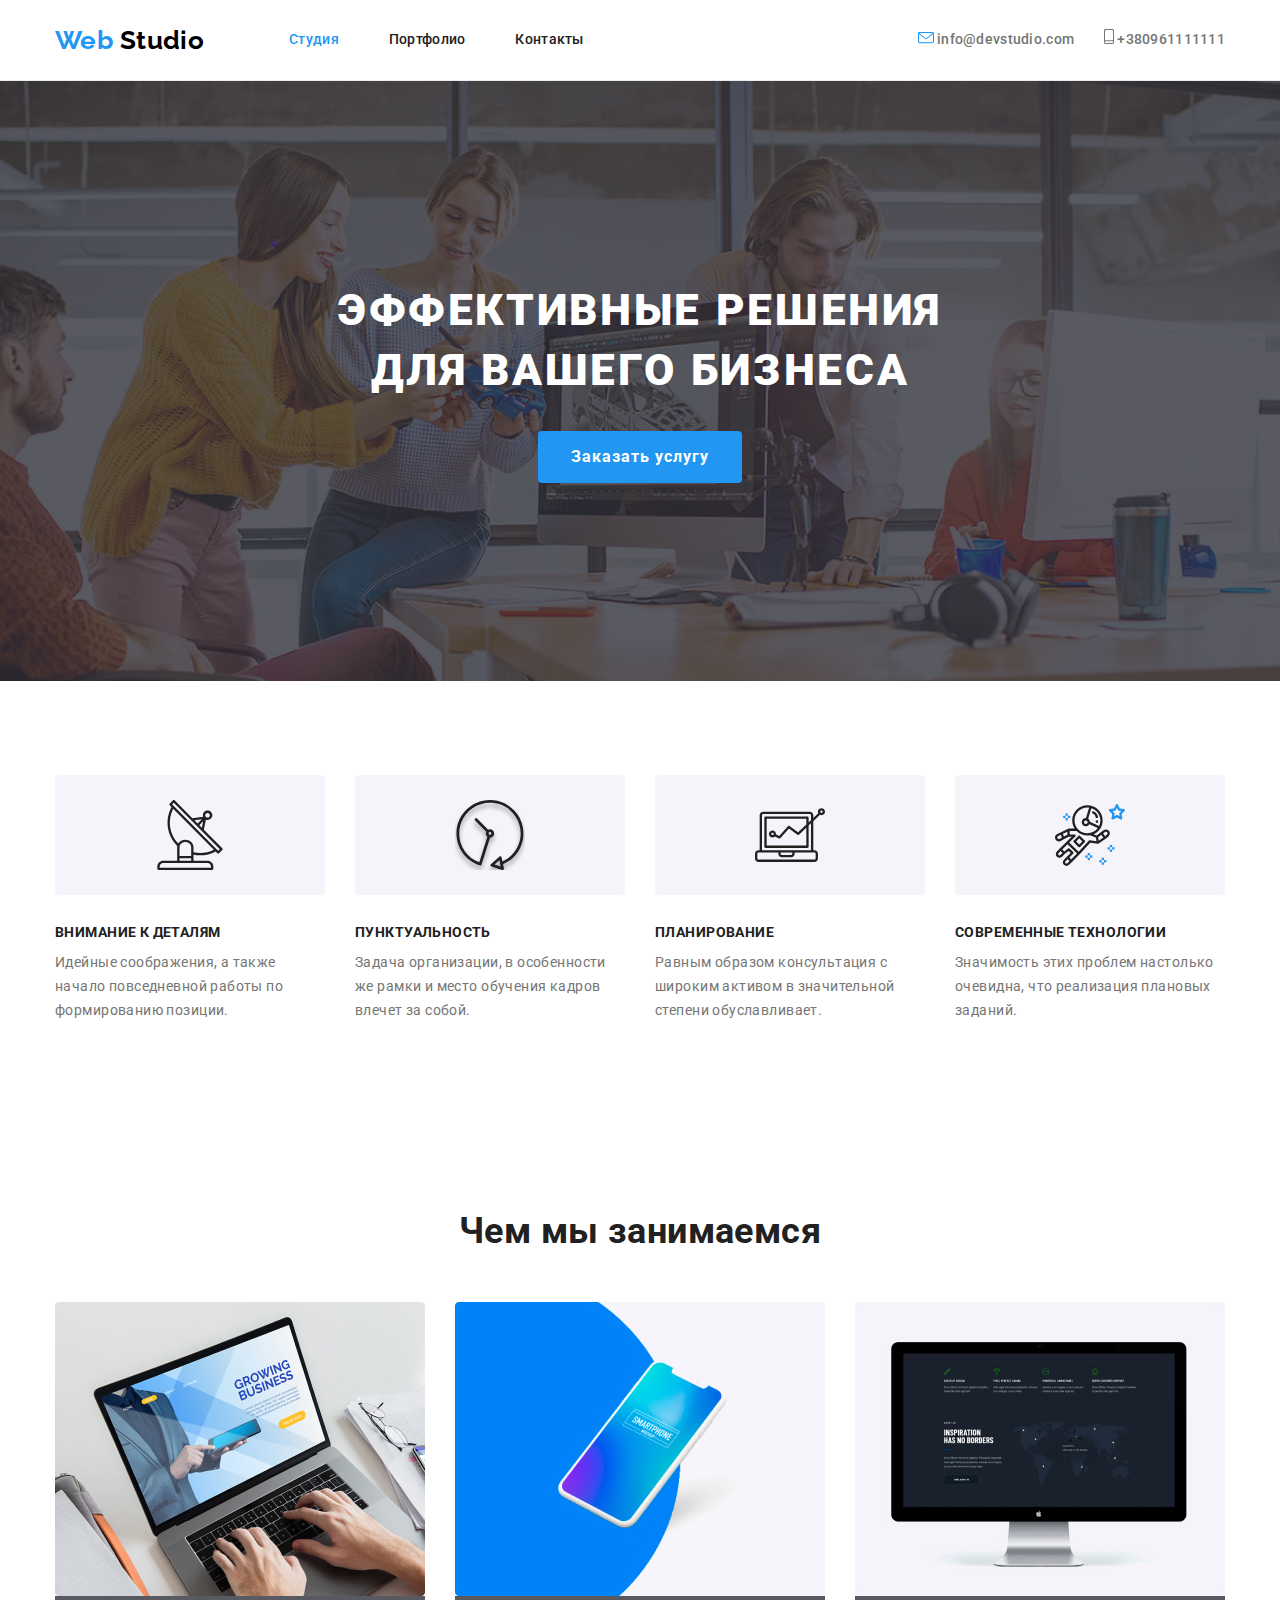
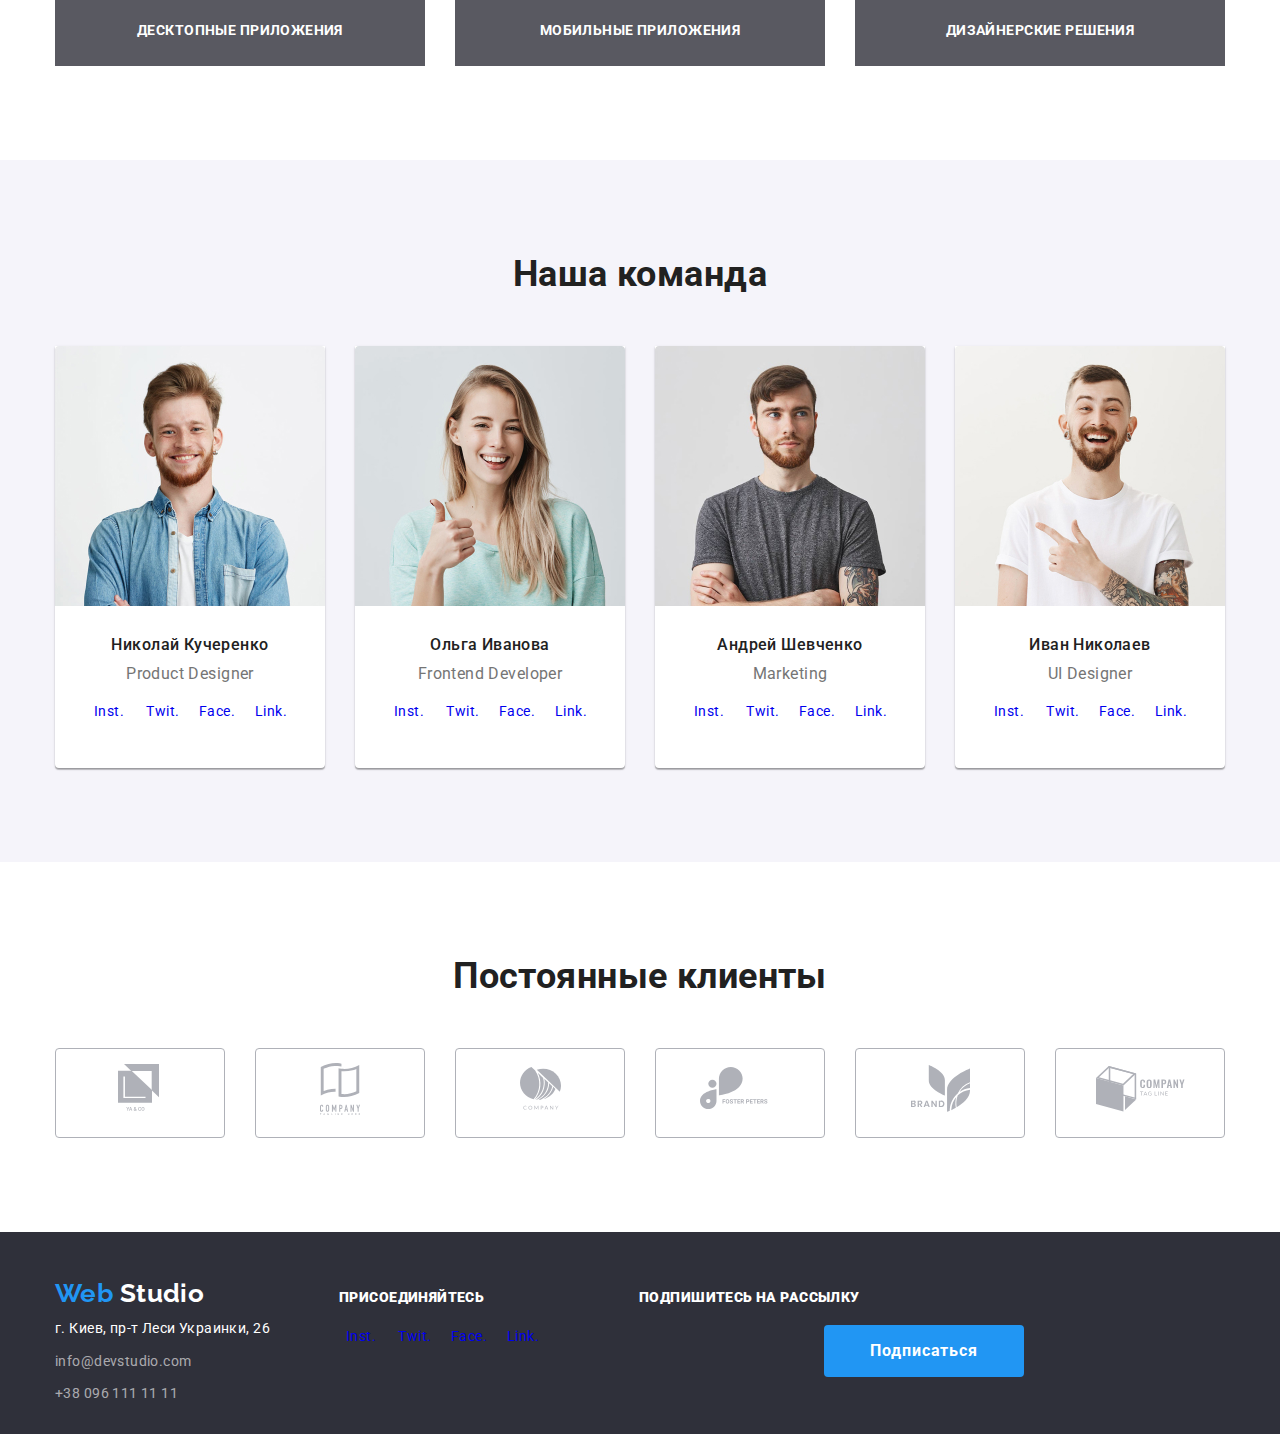
==== commit 865f8812: "Обновляет стилизацию и содержание согласно макету" ====
--- a/index.html
+++ b/index.html
@@ -379,9 +379,6 @@
           <a class="button primary" href="">Подписаться</a>
         </div>
       </div>
-      <div class="container-author">
-        <p class="developed-by">2020 | Developed by GoIT Students</p>
-      </div>
     </footer>
   </body>
 </html>
--- a/css/styles.css
+++ b/css/styles.css
@@ -49,6 +49,10 @@
 }
 /* Навигация сайта*/
 
+.page-header {
+  border-bottom: 1px solid #ececec;
+}
+
 .site-navigation {
   list-style-type: none;
   margin-top: 0;
@@ -211,9 +215,21 @@
 
 .hero {
   text-align: center;
+  max-width: 1600px;
+  height: 600px;
+  margin-left: auto;
+  margin-right: auto;
   padding-top: 200px;
   padding-bottom: 200px;
-  background: rgba(47, 48, 58, 0.8);
+  background-image: linear-gradient(
+      to right,
+      rgba(47, 48, 58, 0.8),
+      rgba(47, 48, 58, 0.8)
+    ),
+    url('../images/Hero-img.png');
+  background-size: cover;
+  background-repeat: no-repeat;
+  background-position: center;
 }
 
 .hero-title {
@@ -344,6 +360,7 @@
 }
 
 .feature-img {
+  display: block;
   padding: 25px 100px;
   background: #f5f4fa;
   border-radius: 4px;
@@ -359,6 +376,11 @@
   border-radius: 4px;
 }
 
+.section-list.clients .item:hover,
+.section-list.clients .item:focus {
+  border: 1px solid var(--button-background-links-color);
+}
+
 .section-list .item:not(:first-child) {
   margin-left: 30px;
 }
@@ -377,11 +399,11 @@
 
 .mate {
   list-style: none;
-  display: flex;
+  display: inline-flex;
   padding-left: 0;
   margin-top: 16px;
   justify-content: center;
-  width: 206px;
+  min-width: 206px;
   height: 44px;
 }
 
@@ -390,8 +412,9 @@
   text-align: center;
   background-color: #ffffff;
   align-items: center;
-  display: flex;
-  flex-direction: column;
+  box-shadow: 0px 2px 1px rgba(0, 0, 0, 0.2), 0px 1px 1px rgba(0, 0, 0, 0.14),
+    0px 1px 3px rgba(0, 0, 0, 0.12);
+  border-radius: 0px 0px 4px 4px;
 }
 
 .mate-item {
@@ -432,13 +455,20 @@
 
 /*Фильтр*/
 
+.filters-container {
+}
+
 .filter {
-  list-style: none;
-  display: flex;
-  align-items: center;
-  padding-left: 0;
-  margin-top: 0;
-  margin-bottom: 0;
+  display: flex;
+  justify-content: center;
+  min-width: 611px;
+  margin-left: auto;
+  margin-right: auto;
+  margin-bottom: 50px;
+  list-style: none;
+  align-items: center;
+  padding-left: 0;
+  margin-top: 0;
 }
 
 .filter-items:not(:first-child) {
@@ -469,8 +499,17 @@
 
 /*Портфолио*/
 
-.main-title {
-  display: none;
+.main-title.visually-hidden {
+  position: absolute;
+  white-space: nowrap;
+  width: 1px;
+  height: 1px;
+  overflow: hidden;
+  border: 0;
+  padding: 0;
+  clip: rect(0 0 0 0);
+  clip-path: inset(50%);
+  margin: -1px;
 }
 
 .portfolio-list {
@@ -506,6 +545,12 @@
 .portfolio-link {
   text-decoration: none;
   display: block;
+}
+
+.portfolio-link:hover,
+.portfolio-link:focus {
+  box-shadow: 1px 4px 6px rgba(0, 0, 0, 0.16), 0px 4px 4px rgba(0, 0, 0, 0.06),
+    0px 1px 1px rgba(0, 0, 0, 0.12);
 }
 
 .portfolio-list .subtitle {
@@ -644,29 +689,9 @@
   padding-top: 57px;
 }
 
-.container-author {
-  margin: 0 auto;
-  width: 1200px;
-  padding-left: 15px;
-  padding-right: 15px;
-  padding-top: 18px;
-  padding-bottom: 21px;
-  align-items: center;
-  text-align: center;
-}
-
 .main-section {
-  padding-top: 93px;
+  padding-top: 94px;
   padding-bottom: 94px;
-}
-
-.filters-container {
-  display: flex;
-  justify-content: center;
-  min-width: 611px;
-  margin-left: auto;
-  margin-right: auto;
-  margin-bottom: 50px;
 }
 
 .subtitle-container {
